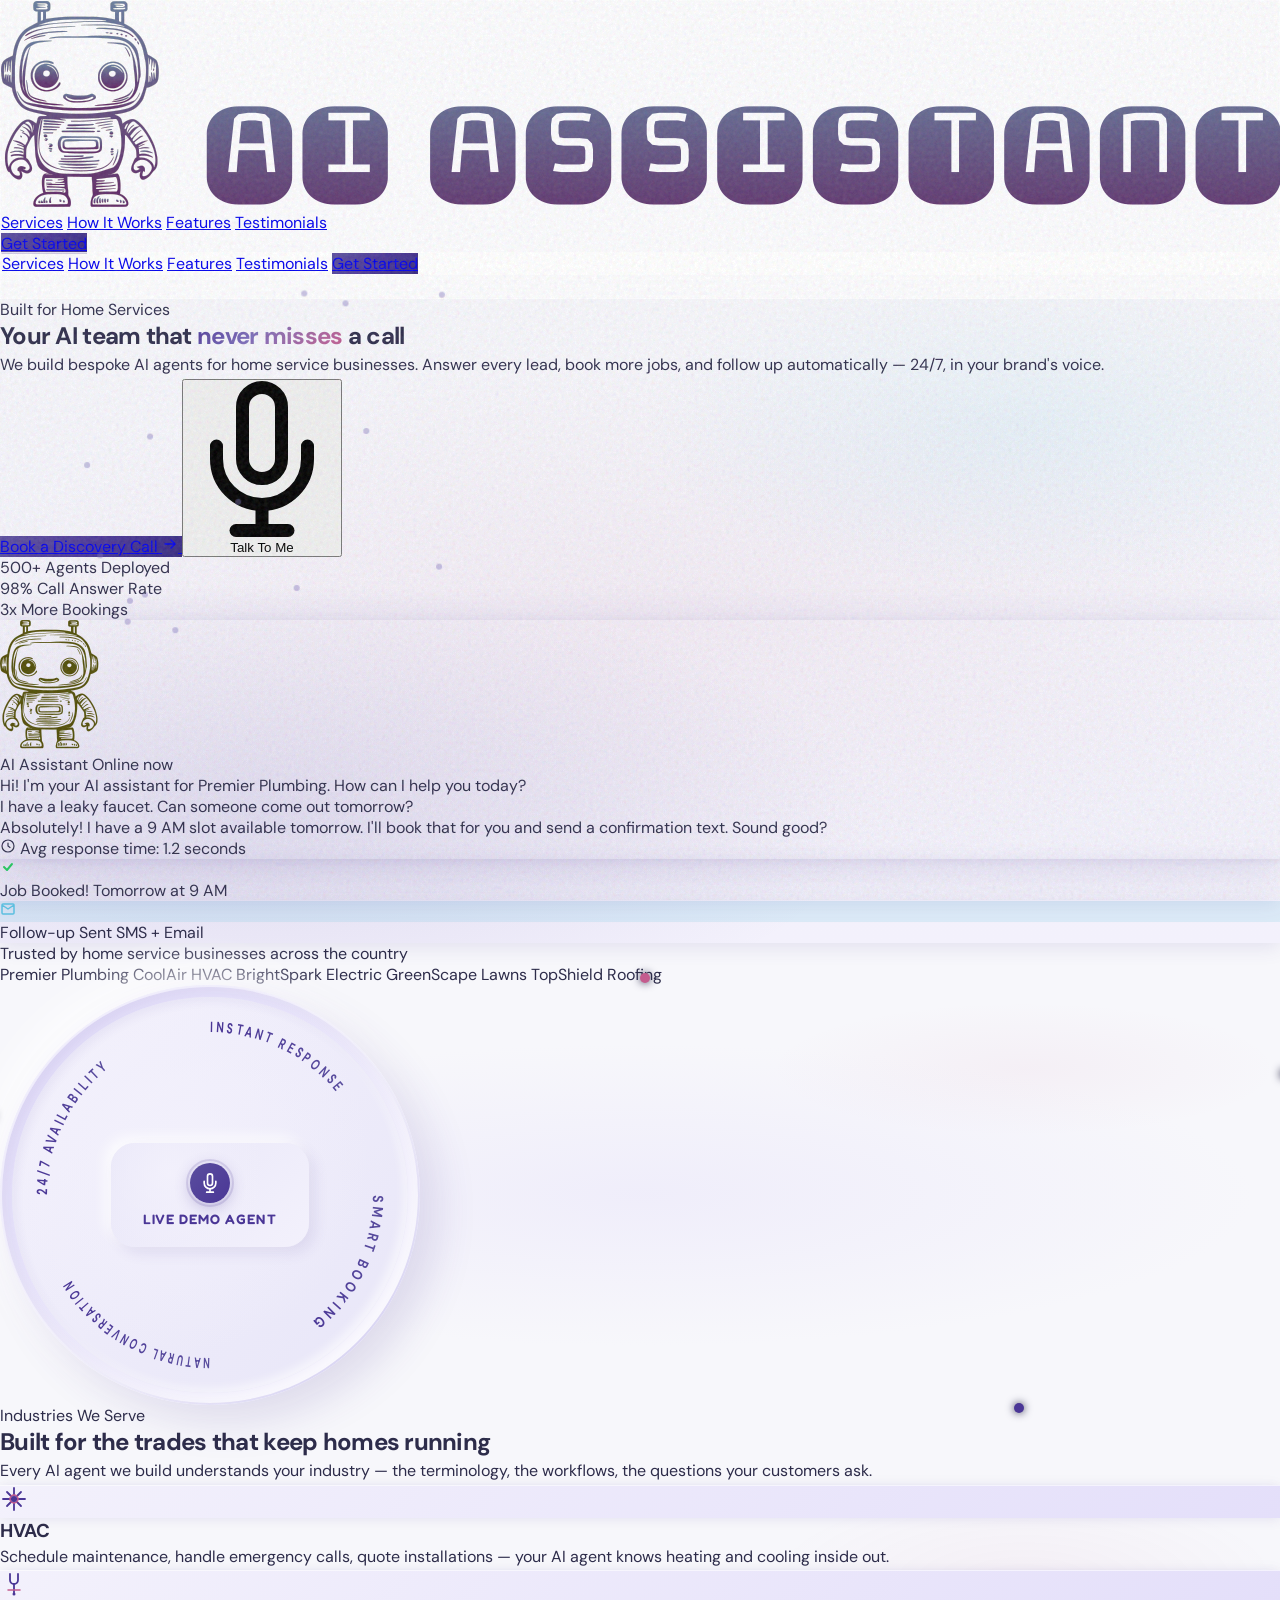
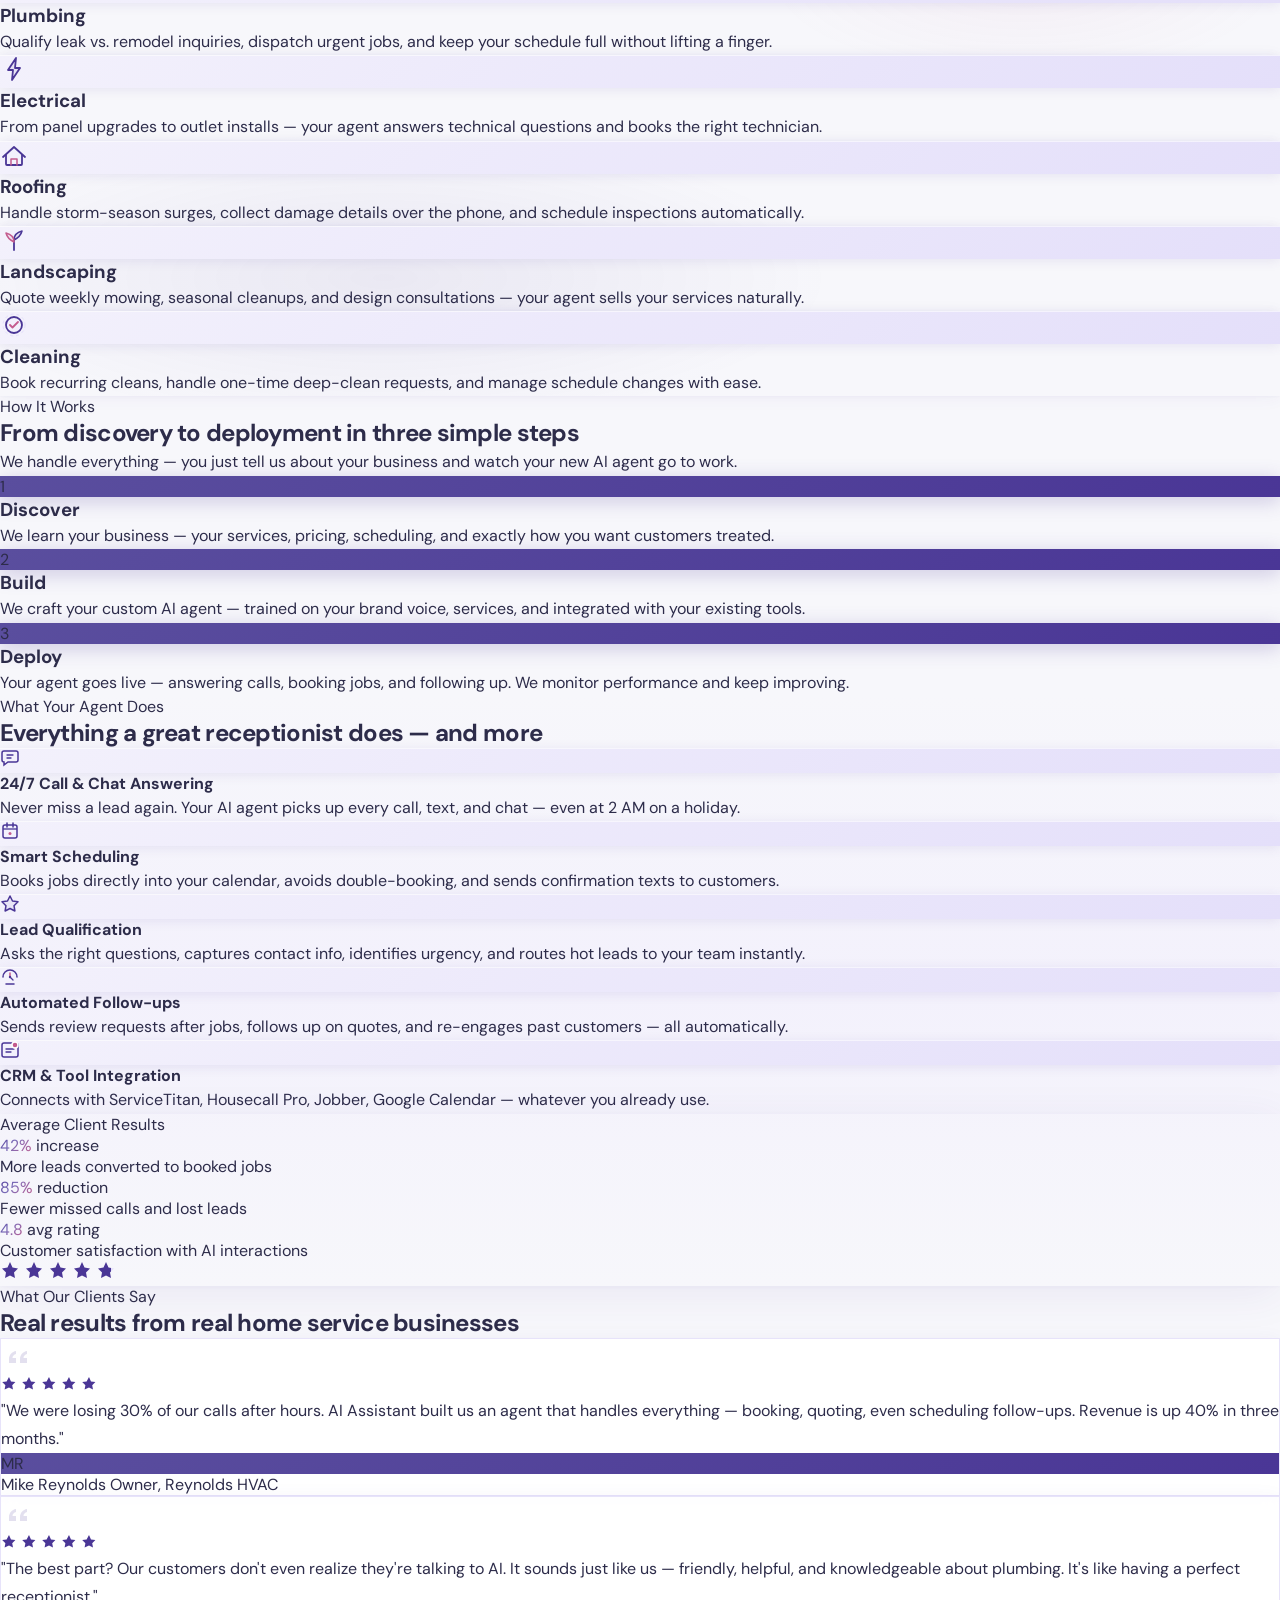
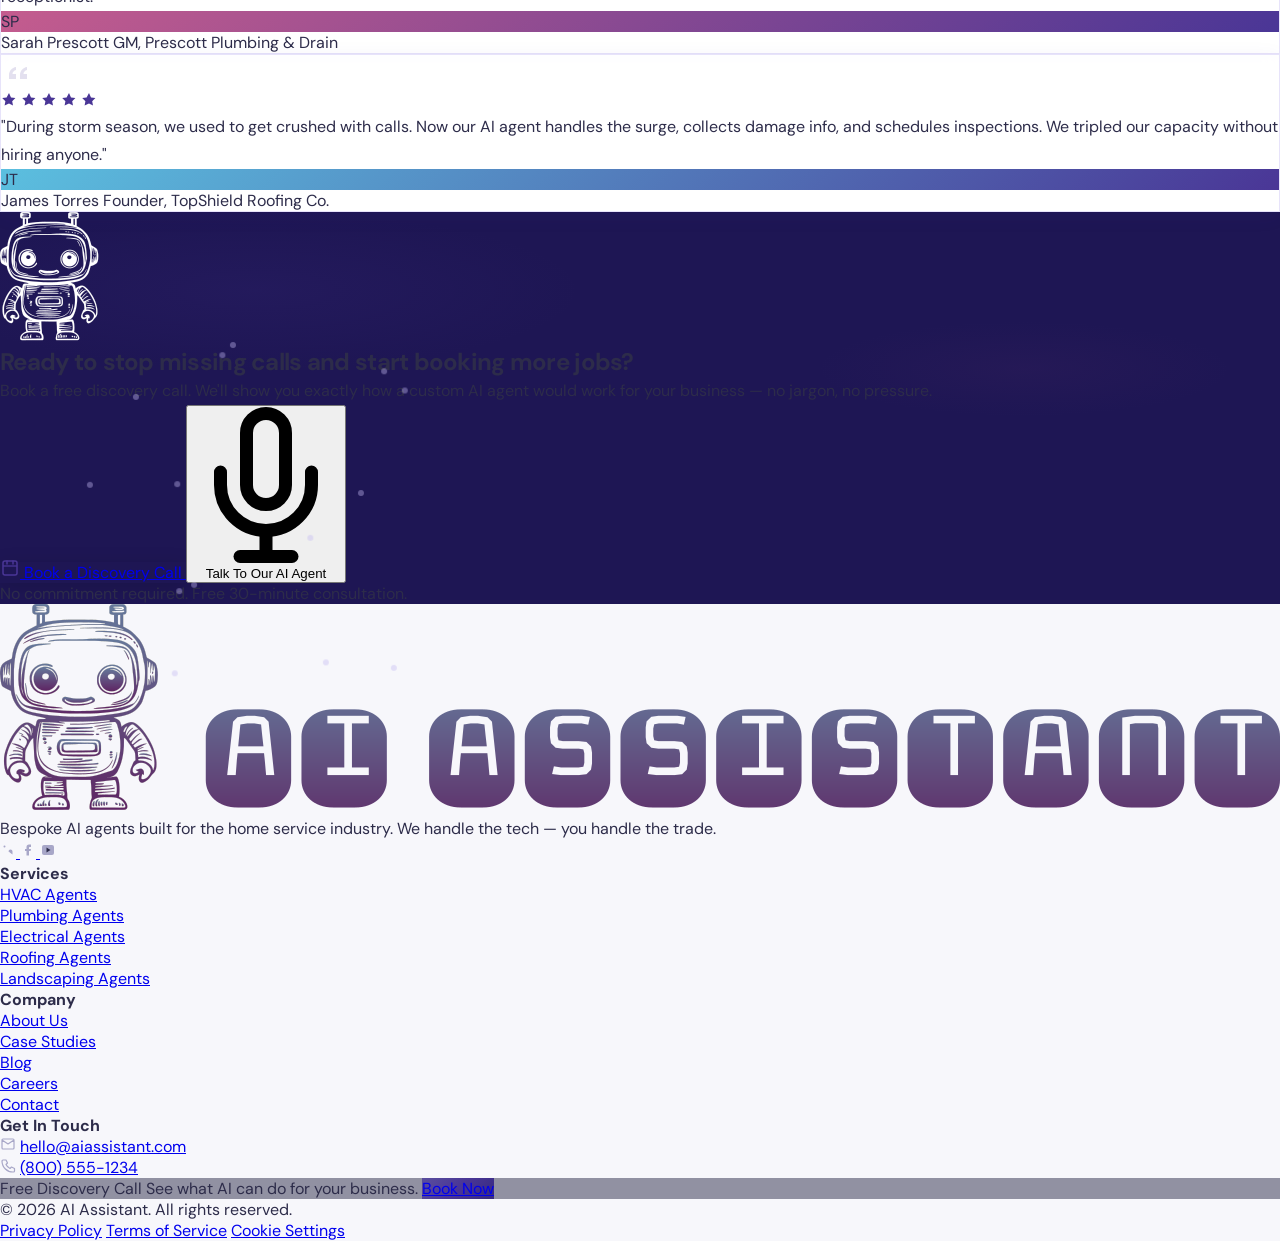
==== index.html @ 73b653c8 "Initial commit: AI Assistant website project Co-Authored-By: Claude Opus 4.6 <noreply@anthropic.com>" ====
<!DOCTYPE html>
<html lang="en">
<head>
    <meta charset="UTF-8">
    <meta name="viewport" content="width=device-width, initial-scale=1.0">
    <title>AI Assistant — Done-For-You AI Agents for Home Services</title>
    <script src="https://cdn.tailwindcss.com"></script>
    <link rel="preconnect" href="https://fonts.googleapis.com">
    <link rel="preconnect" href="https://fonts.gstatic.com" crossorigin>
    <link href="https://fonts.googleapis.com/css2?family=DM+Mono:wght@400&family=DM+Sans:ital,wght@0,300;0,400;0,500;1,400&family=Fredoka:wght@600;700&display=swap" rel="stylesheet">
    <script>
        tailwind.config = {
            theme: {
                extend: {
                    colors: {
                        violet: {
                            50: '#F3F1FC',
                            100: '#E4DFFA',
                            200: '#C4BAF2',
                            300: '#9B8EC4',
                            400: '#7B6CB8',
                            500: '#6B5FAF',
                            600: '#5A4E9E',
                            700: '#4A3696',
                            800: '#362980',
                            900: '#1E1654',
                        },
                        cool: {
                            50: '#F7F7FB',
                            100: '#EEEEF7',
                            200: '#D5D4EC',
                            300: '#A8A7C8',
                            500: '#5E5D80',
                            700: '#2D2C4A',
                            900: '#131228',
                        },
                        rose: '#C45C8E',
                        sky: '#5BBFDF',
                        mist: '#E8E6F8',
                    },
                    fontFamily: {
                        display: ['Fredoka', 'sans-serif'],
                        body: ['DM Sans', 'sans-serif'],
                        mono: ['DM Mono', 'monospace'],
                    },
                }
            }
        }
    </script>
    <style>
        * { margin: 0; padding: 0; box-sizing: border-box; }
        html { scroll-behavior: smooth; }
        body { font-family: 'DM Sans', sans-serif; color: #2D2C4A; background: #F7F7FB; }

        /* Noise texture overlay */
        .noise::before {
            content: '';
            position: absolute;
            inset: 0;
            opacity: 0.03;
            background-image: url("data:image/svg+xml,%3Csvg viewBox='0 0 256 256' xmlns='http://www.w3.org/2000/svg'%3E%3Cfilter id='noise'%3E%3CfeTurbulence type='fractalNoise' baseFrequency='0.9' numOctaves='4' stitchTiles='stitch'/%3E%3C/filter%3E%3Crect width='100%25' height='100%25' filter='url(%23noise)'/%3E%3C/svg%3E");
            pointer-events: none;
            z-index: 1;
        }

        /* Custom gradient for hero */
        .hero-gradient {
            background:
                radial-gradient(ellipse 80% 60% at 20% 80%, rgba(74,54,150,0.12) 0%, transparent 60%),
                radial-gradient(ellipse 60% 50% at 80% 20%, rgba(91,191,223,0.10) 0%, transparent 50%),
                radial-gradient(ellipse 90% 70% at 50% 50%, rgba(196,92,142,0.06) 0%, transparent 60%),
                linear-gradient(180deg, #F7F7FB 0%, #F3F1FC 100%);
        }

        /* Frosted glass effect */
        .frosted {
            background: rgba(255,255,255,0.65);
            backdrop-filter: blur(16px);
            -webkit-backdrop-filter: blur(16px);
            border: 1px solid rgba(255,255,255,0.5);
        }

        /* Card hover lift — only transform + opacity */
        .card-lift {
            transition: transform 0.4s cubic-bezier(0.34, 1.56, 0.64, 1), opacity 0.3s ease;
        }
        .card-lift:hover {
            transform: translateY(-6px);
        }

        /* Button hover */
        .btn-primary {
            background: linear-gradient(135deg, #5A4E9E 0%, #4A3696 50%, #362980 100%);
            transition: transform 0.3s cubic-bezier(0.34, 1.56, 0.64, 1), opacity 0.3s ease, box-shadow 0.3s ease;
        }
        .btn-primary:hover {
            transform: translateY(-2px);
            box-shadow: 0 8px 24px rgba(74,54,150,0.3), 0 2px 8px rgba(74,54,150,0.2);
        }
        .btn-primary:active {
            transform: translateY(0px);
        }
        .btn-primary:focus-visible {
            outline: 3px solid #5BBFDF;
            outline-offset: 2px;
        }

        .btn-secondary {
            transition: transform 0.3s cubic-bezier(0.34, 1.56, 0.64, 1), opacity 0.3s ease, background-color 0.3s ease;
        }
        .btn-secondary:hover {
            transform: translateY(-2px);
            background-color: #E4DFFA;
        }
        .btn-secondary:active {
            transform: translateY(0px);
        }
        .btn-secondary:focus-visible {
            outline: 3px solid #5BBFDF;
            outline-offset: 2px;
        }

        /* Magnetize button */
        .magnetize-btn {
            position: relative;
            touch-action: none;
            overflow: visible;
            min-width: 10rem;
            cursor: pointer;
        }
        .magnetize-particle {
            position: absolute;
            width: 6px;
            height: 6px;
            border-radius: 50%;
            background-color: #7B6CB8;
            pointer-events: none;
            opacity: 0.4;
            transition: opacity 0.3s ease;
            will-change: transform;
            top: 50%;
            left: 50%;
            margin-top: -3px;
            margin-left: -3px;
        }
        .magnetize-btn.attracting .magnetize-particle {
            opacity: 1;
        }
        .magnetize-btn .magnetize-icon {
            transition: transform 0.3s cubic-bezier(0.34, 1.56, 0.64, 1);
        }
        .magnetize-btn.attracting .magnetize-icon {
            transform: scale(1.15);
        }
        .magnetize-btn:hover {
            transform: none;
            background-color: #E4DFFA;
        }
        .magnetize-btn:active {
            transform: none;
        }
        .magnetize-btn-dark .magnetize-particle {
            background-color: #C4BAF2;
        }
        .magnetize-btn-dark:hover {
            background-color: rgba(196, 186, 242, 0.1);
        }

        /* Optin modal */
        .optin-overlay {
            position: fixed;
            inset: 0;
            z-index: 9999;
            display: flex;
            align-items: center;
            justify-content: center;
            padding: 1.5rem;
            opacity: 0;
            visibility: hidden;
            transition: opacity 0.35s ease, visibility 0.35s ease;
        }
        .optin-overlay.open {
            opacity: 1;
            visibility: visible;
        }
        .optin-backdrop {
            position: absolute;
            inset: 0;
            background: rgba(19, 18, 40, 0.65);
            backdrop-filter: blur(8px);
            -webkit-backdrop-filter: blur(8px);
        }
        .optin-card {
            position: relative;
            width: 100%;
            max-width: 440px;
            background: #fff;
            border-radius: 1.25rem;
            padding: 2.5rem 2rem 2rem;
            box-shadow:
                0 24px 80px rgba(74, 54, 150, 0.18),
                0 8px 24px rgba(74, 54, 150, 0.10),
                0 0 0 1px rgba(196, 186, 242, 0.25);
            transform: translateY(20px) scale(0.97);
            transition: transform 0.4s cubic-bezier(0.34, 1.56, 0.64, 1);
        }
        .optin-overlay.open .optin-card {
            transform: translateY(0) scale(1);
        }
        .optin-close {
            position: absolute;
            top: 1rem;
            right: 1rem;
            width: 2rem;
            height: 2rem;
            border-radius: 0.5rem;
            border: none;
            background: transparent;
            cursor: pointer;
            display: flex;
            align-items: center;
            justify-content: center;
            color: #A8A7C8;
            transition: transform 0.2s ease, color 0.2s ease, background-color 0.2s ease;
        }
        .optin-close:hover {
            color: #4A3696;
            background: #F3F1FC;
            transform: scale(1.1);
        }
        .optin-close:focus-visible {
            outline: 3px solid #5BBFDF;
            outline-offset: 2px;
        }
        .optin-close:active {
            transform: scale(0.95);
        }
        .optin-input {
            width: 100%;
            padding: 0.8rem 1rem 0.8rem 2.75rem;
            border: 2px solid #D5D4EC;
            border-radius: 0.75rem;
            font-family: 'DM Sans', sans-serif;
            font-size: 0.95rem;
            color: #2D2C4A;
            background: #F7F7FB;
            transition: border-color 0.25s ease, box-shadow 0.25s ease;
        }
        .optin-input::placeholder {
            color: #A8A7C8;
        }
        .optin-input:focus {
            outline: none;
            border-color: #7B6CB8;
            box-shadow: 0 0 0 4px rgba(123, 108, 184, 0.12);
        }
        .optin-submit {
            width: 100%;
            padding: 0.85rem 1.5rem;
            border: none;
            border-radius: 0.75rem;
            font-family: 'Fredoka', sans-serif;
            font-weight: 600;
            font-size: 1rem;
            color: #fff;
            background: linear-gradient(135deg, #5A4E9E 0%, #4A3696 50%, #362980 100%);
            cursor: pointer;
            display: flex;
            align-items: center;
            justify-content: center;
            gap: 0.5rem;
            transition: transform 0.3s cubic-bezier(0.34, 1.56, 0.64, 1), box-shadow 0.3s ease;
        }
        .optin-submit:hover {
            transform: translateY(-2px);
            box-shadow: 0 8px 24px rgba(74, 54, 150, 0.3), 0 2px 8px rgba(74, 54, 150, 0.2);
        }
        .optin-submit:active {
            transform: translateY(0);
        }
        .optin-submit:focus-visible {
            outline: 3px solid #5BBFDF;
            outline-offset: 2px;
        }

        /* Ghost link */
        .ghost-link {
            transition: transform 0.2s ease, opacity 0.2s ease, color 0.2s ease;
        }
        .ghost-link:hover {
            color: #4A3696;
            transform: translateY(-1px);
        }
        .ghost-link:focus-visible {
            outline: 2px solid #5BBFDF;
            outline-offset: 2px;
            border-radius: 4px;
        }

        /* Staggered entrance animations */
        @keyframes fadeSlideUp {
            from { opacity: 0; transform: translateY(30px); }
            to { opacity: 1; transform: translateY(0); }
        }
        @keyframes float {
            0%, 100% { transform: translateY(0px); }
            50% { transform: translateY(-8px); }
        }

        .animate-entrance {
            opacity: 0;
            animation: fadeSlideUp 0.7s cubic-bezier(0.34, 1.56, 0.64, 1) forwards;
        }
        .animate-delay-1 { animation-delay: 0.1s; }
        .animate-delay-2 { animation-delay: 0.2s; }
        .animate-delay-3 { animation-delay: 0.3s; }
        .animate-delay-4 { animation-delay: 0.4s; }
        .animate-delay-5 { animation-delay: 0.5s; }
        .animate-delay-6 { animation-delay: 0.6s; }
        .animate-delay-7 { animation-delay: 0.7s; }

        .animate-float {
            animation: float 4s ease-in-out infinite;
        }

        /* Scroll-triggered animations */
        .reveal {
            opacity: 0;
            transform: translateY(30px);
            transition: opacity 0.6s ease, transform 0.6s cubic-bezier(0.34, 1.56, 0.64, 1);
        }
        .reveal.visible {
            opacity: 1;
            transform: translateY(0);
        }

        /* Gradient text */
        .gradient-text {
            background: linear-gradient(135deg, #4A3696 0%, #7B6CB8 40%, #C45C8E 100%);
            -webkit-background-clip: text;
            -webkit-text-fill-color: transparent;
            background-clip: text;
        }

        /* Section gradient backgrounds */
        .section-violet {
            background:
                radial-gradient(ellipse 70% 50% at 30% 80%, rgba(74,54,150,0.08) 0%, transparent 50%),
                radial-gradient(ellipse 50% 40% at 80% 30%, rgba(196,92,142,0.05) 0%, transparent 40%),
                #F7F7FB;
        }

        .section-deep {
            background:
                radial-gradient(ellipse 80% 60% at 50% 100%, rgba(30,22,84,0.95) 0%, rgba(30,22,84,0.8) 50%),
                radial-gradient(ellipse 50% 40% at 20% 20%, rgba(74,54,150,0.6) 0%, transparent 50%),
                radial-gradient(ellipse 40% 30% at 80% 40%, rgba(196,92,142,0.2) 0%, transparent 40%),
                #1E1654;
        }

        /* Mobile nav */
        .mobile-nav {
            transform: translateY(-100%);
            transition: transform 0.4s cubic-bezier(0.34, 1.56, 0.64, 1);
        }
        .mobile-nav.open {
            transform: translateY(0);
        }

        /* Testimonial cards */
        .testimonial-card {
            background: rgba(255,255,255,0.92);
            backdrop-filter: blur(8px);
            border: 1px solid rgba(196,186,242,0.4);
            box-shadow: 0 4px 20px rgba(74,54,150,0.06), 0 1px 4px rgba(74,54,150,0.03);
        }

        /* Step connector line */
        .step-connector {
            background: linear-gradient(90deg, #C4BAF2 0%, #4A3696 50%, #C4BAF2 100%);
        }

        /* Icon containers */
        .icon-wrap {
            background: linear-gradient(135deg, #F3F1FC 0%, #E4DFFA 100%);
            box-shadow: 0 2px 12px rgba(74,54,150,0.1), inset 0 1px 0 rgba(255,255,255,0.6);
        }

        /* ===== Circular Reveal Component ===== */
        @keyframes circularFloat {
            0%, 100% { transform: translateY(0); }
            50% { transform: translateY(-10px); }
        }
        @keyframes circularSpin {
            from { transform: rotate(0deg); }
            to { transform: rotate(360deg); }
        }
        @keyframes circularPulse {
            0%, 100% { opacity: 0.4; }
            50% { opacity: 0.8; }
        }

        .circular-orb {
            position: relative;
            width: 420px;
            height: 420px;
            border-radius: 50%;
            background:
                radial-gradient(circle at 30% 30%, rgba(228,223,250,0.9) 0%, transparent 60%),
                radial-gradient(circle at 70% 70%, rgba(196,186,242,0.5) 0%, transparent 50%),
                linear-gradient(135deg, #E4DFFA 0%, #F3F1FC 40%, #E8E6F8 100%);
            box-shadow:
                16px 16px 40px rgba(74,54,150,0.15),
                -16px -16px 40px rgba(255,255,255,0.8),
                inset 2px 2px 6px rgba(255,255,255,0.6),
                inset -2px -2px 6px rgba(74,54,150,0.06);
            animation: circularFloat 5s ease-in-out infinite;
            overflow: hidden;
            transition: box-shadow 0.5s ease;
        }
        .circular-orb:hover {
            box-shadow:
                20px 20px 50px rgba(74,54,150,0.2),
                -20px -20px 50px rgba(255,255,255,0.9),
                inset 2px 2px 6px rgba(255,255,255,0.6),
                inset -2px -2px 6px rgba(74,54,150,0.06);
        }

        .circular-orb-inner-ring {
            position: absolute;
            inset: 2px;
            border-radius: 50%;
            background:
                radial-gradient(circle at 30% 30%, rgba(228,223,250,0.6) 0%, transparent 60%),
                linear-gradient(135deg, #E4DFFA 0%, #F3F1FC 100%);
            box-shadow:
                inset 6px 6px 14px rgba(74,54,150,0.08),
                inset -6px -6px 14px rgba(255,255,255,0.7);
        }
        .circular-orb-inner-ring-2 {
            position: absolute;
            inset: 12px;
            border-radius: 50%;
            background:
                radial-gradient(circle at 40% 40%, rgba(243,241,252,0.8) 0%, transparent 60%),
                linear-gradient(135deg, #F3F1FC 0%, #E8E6F8 100%);
            box-shadow:
                inset 4px 4px 10px rgba(74,54,150,0.06),
                inset -4px -4px 10px rgba(255,255,255,0.6);
        }

        .circular-center-btn {
            position: absolute;
            inset: 0;
            display: flex;
            align-items: center;
            justify-content: center;
            z-index: 10;
        }
        .circular-cta {
            display: flex;
            flex-direction: column;
            align-items: center;
            gap: 0.5rem;
            padding: 1.25rem 2rem;
            border-radius: 1.5rem;
            background:
                radial-gradient(circle at 30% 30%, rgba(243,241,252,0.9) 0%, transparent 60%),
                linear-gradient(135deg, #E8E6F8 0%, #F3F1FC 100%);
            box-shadow:
                6px 6px 14px rgba(74,54,150,0.1),
                -6px -6px 14px rgba(255,255,255,0.8);
            cursor: pointer;
            border: none;
            font-family: 'Fredoka', sans-serif;
            transition: transform 0.3s cubic-bezier(0.34,1.56,0.64,1), box-shadow 0.3s ease;
        }
        .circular-cta:hover {
            transform: scale(1.05);
            box-shadow:
                inset 3px 3px 8px rgba(74,54,150,0.08),
                inset -3px -3px 8px rgba(255,255,255,0.7);
        }
        .circular-cta:active {
            transform: scale(0.97);
        }
        .circular-cta:focus-visible {
            outline: 3px solid #5BBFDF;
            outline-offset: 3px;
        }
        .circular-cta-icon {
            width: 40px;
            height: 40px;
            border-radius: 50%;
            background: linear-gradient(135deg, #5A4E9E 0%, #4A3696 100%);
            display: flex;
            align-items: center;
            justify-content: center;
            box-shadow: 0 4px 16px rgba(74,54,150,0.3);
            position: relative;
        }
        .circular-cta-icon::after {
            content: '';
            position: absolute;
            inset: -4px;
            border-radius: 50%;
            border: 2px solid rgba(74,54,150,0.15);
            animation: circularPulse 2s ease-in-out infinite;
        }
        .circular-cta-label {
            font-size: 0.85rem;
            font-weight: 600;
            color: #4A3696;
            letter-spacing: 0.08em;
            text-transform: uppercase;
        }

        .circular-text-ring {
            position: absolute;
            inset: 0;
            animation: circularSpin 30s linear infinite;
        }

        .circular-image-overlay {
            position: absolute;
            inset: 0;
            z-index: 5;
            display: flex;
            align-items: center;
            justify-content: center;
            pointer-events: none;
            opacity: 0;
            transition: opacity 0.35s ease;
        }
        .circular-image-overlay.active {
            opacity: 1;
        }
        .circular-image-overlay img {
            width: 75%;
            height: 75%;
            object-fit: cover;
            border-radius: 50%;
            filter: brightness(0.9);
        }

        /* Decorative floating dots around the orb */
        .circular-dot {
            position: absolute;
            width: 10px;
            height: 10px;
            border-radius: 50%;
            animation: circularPulse 3s ease-in-out infinite;
            box-shadow: 0 0 8px currentColor;
        }

        /* Responsive */
        @media (max-width: 640px) {
            .circular-orb {
                width: 300px;
                height: 300px;
            }
            .circular-cta {
                padding: 1rem 1.5rem;
            }
            .circular-cta-icon {
                width: 32px;
                height: 32px;
            }
            .circular-cta-label {
                font-size: 0.7rem;
            }
            .circular-text-ring text {
                font-size: 11px !important;
                letter-spacing: 0.22em !important;
            }
        }
    </style>
</head>
<body>

    <!-- ========== NAVIGATION ========== -->
    <nav class="fixed top-0 left-0 right-0 z-50 frosted" id="navbar">
        <div class="max-w-7xl mx-auto px-6 lg:px-8">
            <div class="flex items-center justify-between h-18 py-3">
                <!-- Logo -->
                <a href="#" class="flex items-center gap-2 shrink-0">
                    <img src="brand_assets/AI Assistant Gradient Logo.png" alt="AI Assistant" class="h-10 w-auto">
                </a>

                <!-- Desktop nav links -->
                <div class="hidden md:flex items-center gap-8">
                    <a href="#services" class="ghost-link text-cool-500 font-body text-sm font-medium tracking-wide">Services</a>
                    <a href="#how-it-works" class="ghost-link text-cool-500 font-body text-sm font-medium tracking-wide">How It Works</a>
                    <a href="#features" class="ghost-link text-cool-500 font-body text-sm font-medium tracking-wide">Features</a>
                    <a href="#testimonials" class="ghost-link text-cool-500 font-body text-sm font-medium tracking-wide">Testimonials</a>
                </div>

                <!-- Desktop CTA -->
                <div class="hidden md:flex items-center gap-4">
                    <a href="#cta" class="btn-primary text-white font-display font-600 text-sm px-6 py-2.5 rounded-xl inline-block">
                        Get Started
                    </a>
                </div>

                <!-- Mobile hamburger -->
                <button id="mobileMenuBtn" class="md:hidden flex flex-col gap-1.5 p-2 ghost-link" aria-label="Open menu">
                    <span class="block w-6 h-0.5 bg-cool-700 rounded transition-transform" id="bar1"></span>
                    <span class="block w-6 h-0.5 bg-cool-700 rounded transition-opacity" id="bar2"></span>
                    <span class="block w-6 h-0.5 bg-cool-700 rounded transition-transform" id="bar3"></span>
                </button>
            </div>
        </div>

        <!-- Mobile menu -->
        <div class="mobile-nav md:hidden absolute top-full left-0 right-0 frosted border-t border-violet-100" id="mobileMenu">
            <div class="px-6 py-6 flex flex-col gap-4">
                <a href="#services" class="ghost-link text-cool-700 font-body font-medium py-2">Services</a>
                <a href="#how-it-works" class="ghost-link text-cool-700 font-body font-medium py-2">How It Works</a>
                <a href="#features" class="ghost-link text-cool-700 font-body font-medium py-2">Features</a>
                <a href="#testimonials" class="ghost-link text-cool-700 font-body font-medium py-2">Testimonials</a>
                <a href="#cta" class="btn-primary text-white font-display font-600 text-sm px-6 py-3 rounded-xl text-center mt-2">
                    Get Started
                </a>
            </div>
        </div>
    </nav>


    <!-- ========== HERO SECTION ========== -->
    <section class="hero-gradient noise relative pt-32 pb-20 md:pt-40 md:pb-28 overflow-hidden">
        <div class="max-w-7xl mx-auto px-6 lg:px-8 relative z-10">
            <div class="grid lg:grid-cols-2 gap-12 lg:gap-16 items-center">
                <!-- Left: Copy -->
                <div>
                    <div class="animate-entrance animate-delay-1">
                        <span class="inline-flex items-center gap-2 px-4 py-1.5 rounded-full bg-violet-100 border border-violet-200 text-violet-700 font-mono text-xs tracking-wider uppercase mb-6">
                            <span class="w-2 h-2 rounded-full bg-violet-500 inline-block"></span>
                            Built for Home Services
                        </span>
                    </div>

                    <h1 class="font-display font-bold text-4xl md:text-5xl lg:text-6xl leading-tight tracking-tight mb-6 animate-entrance animate-delay-2" style="letter-spacing: -0.03em;">
                        Your AI team that
                        <span class="gradient-text">never misses</span>
                        a call
                    </h1>

                    <p class="font-body text-lg md:text-xl text-cool-500 leading-relaxed mb-8 max-w-lg animate-entrance animate-delay-3" style="line-height: 1.75;">
                        We build bespoke AI agents for home service businesses. Answer every lead, book more jobs, and follow up automatically — 24/7, in your brand's voice.
                    </p>

                    <div class="flex flex-wrap gap-4 animate-entrance animate-delay-4">
                        <a href="#cta" class="btn-primary text-white font-display font-semibold px-8 py-3.5 rounded-xl text-base inline-flex items-center gap-2">
                            Book a Discovery Call
                            <svg width="16" height="16" viewBox="0 0 16 16" fill="none" class="ml-1"><path d="M3 8h10M9 4l4 4-4 4" stroke="currentColor" stroke-width="1.5" stroke-linecap="round" stroke-linejoin="round"/></svg>
                        </a>
                        <button type="button" id="magnetize-btn" class="magnetize-btn btn-secondary text-violet-700 font-display font-semibold px-8 py-3.5 rounded-xl text-base border-2 border-violet-200 bg-white inline-flex items-center gap-2" onclick="openOptinModal()">
                            <!-- Particles injected by JS -->
                            <span class="relative flex items-center justify-center gap-2 z-10">
                                <svg class="magnetize-icon w-4 h-4" viewBox="0 0 24 24" fill="none" stroke="currentColor" stroke-width="2" stroke-linecap="round" stroke-linejoin="round">
                                    <path d="M12 1a3 3 0 0 0-3 3v8a3 3 0 0 0 6 0V4a3 3 0 0 0-3-3z"/>
                                    <path d="M19 10v2a7 7 0 0 1-14 0v-2"/>
                                    <line x1="12" y1="19" x2="12" y2="23"/>
                                    <line x1="8" y1="23" x2="16" y2="23"/>
                                </svg>
                                Talk To Me
                            </span>
                        </button>
                    </div>

                    <!-- Trust micro-stats -->
                    <div class="flex items-center gap-8 mt-10 animate-entrance animate-delay-5">
                        <div>
                            <span class="font-display font-bold text-2xl text-violet-800">500+</span>
                            <span class="block text-cool-300 font-body text-sm mt-0.5">Agents Deployed</span>
                        </div>
                        <div class="w-px h-10 bg-violet-200"></div>
                        <div>
                            <span class="font-display font-bold text-2xl text-violet-800">98%</span>
                            <span class="block text-cool-300 font-body text-sm mt-0.5">Call Answer Rate</span>
                        </div>
                        <div class="w-px h-10 bg-violet-200"></div>
                        <div>
                            <span class="font-display font-bold text-2xl text-violet-800">3x</span>
                            <span class="block text-cool-300 font-body text-sm mt-0.5">More Bookings</span>
                        </div>
                    </div>
                </div>

                <!-- Right: Hero visual — chat mockup -->
                <div class="animate-entrance animate-delay-3 relative hidden lg:block">
                    <div class="relative">
                        <!-- Decorative gradient orbs -->
                        <div class="absolute -top-12 -right-12 w-64 h-64 rounded-full" style="background: radial-gradient(circle, rgba(91,191,223,0.15) 0%, transparent 70%);"></div>
                        <div class="absolute -bottom-8 -left-8 w-48 h-48 rounded-full" style="background: radial-gradient(circle, rgba(196,92,142,0.12) 0%, transparent 70%);"></div>

                        <!-- Chat window -->
                        <div class="relative bg-white rounded-2xl border border-violet-200 p-6 max-w-md mx-auto" style="box-shadow: 0 8px 40px rgba(74,54,150,0.14), 0 2px 8px rgba(74,54,150,0.08);">
                            <!-- Chat header -->
                            <div class="flex items-center gap-3 pb-4 border-b border-violet-50 mb-4">
                                <div class="w-10 h-10 rounded-full bg-violet-100 flex items-center justify-center overflow-hidden">
                                    <img src="brand_assets/Icon AiA.png" alt="AiA" class="w-8 h-8 object-contain">
                                </div>
                                <div>
                                    <span class="font-display font-semibold text-sm text-cool-700">AI Assistant</span>
                                    <span class="flex items-center gap-1.5 text-xs text-green-600 font-body mt-0.5">
                                        <span class="w-1.5 h-1.5 rounded-full bg-green-500 inline-block"></span>
                                        Online now
                                    </span>
                                </div>
                            </div>

                            <!-- Chat messages -->
                            <div class="space-y-3">
                                <div class="flex gap-2 animate-entrance animate-delay-5">
                                    <div class="bg-violet-50 rounded-2xl rounded-tl-md px-4 py-2.5 max-w-xs">
                                        <p class="font-body text-sm text-cool-700 leading-relaxed">Hi! I'm your AI assistant for Premier Plumbing. How can I help you today?</p>
                                    </div>
                                </div>

                                <div class="flex justify-end animate-entrance animate-delay-6">
                                    <div class="bg-violet-700 rounded-2xl rounded-tr-md px-4 py-2.5 max-w-xs">
                                        <p class="font-body text-sm text-white leading-relaxed">I have a leaky faucet. Can someone come out tomorrow?</p>
                                    </div>
                                </div>

                                <div class="flex gap-2 animate-entrance animate-delay-7">
                                    <div class="bg-violet-50 rounded-2xl rounded-tl-md px-4 py-2.5 max-w-xs">
                                        <p class="font-body text-sm text-cool-700 leading-relaxed">Absolutely! I have a 9 AM slot available tomorrow. I'll book that for you and send a confirmation text. Sound good?</p>
                                    </div>
                                </div>
                            </div>

                            <div class="mt-4 pt-3 border-t border-violet-50">
                                <div class="flex items-center gap-2 text-cool-300 text-xs font-body">
                                    <svg width="16" height="16" viewBox="0 0 16 16" fill="none"><path d="M8 14A6 6 0 108 2a6 6 0 000 12z" stroke="currentColor" stroke-width="1.2"/><path d="M8 5v3l2 1.5" stroke="currentColor" stroke-width="1.2" stroke-linecap="round"/></svg>
                                    Avg response time: 1.2 seconds
                                </div>
                            </div>
                        </div>

                        <!-- Floating badge -->
                        <div class="absolute -bottom-4 -left-4 bg-white rounded-xl px-4 py-2.5 border border-violet-100 animate-float" style="box-shadow: 0 4px 20px rgba(74,54,150,0.12);">
                            <div class="flex items-center gap-2">
                                <div class="w-8 h-8 rounded-lg bg-green-100 flex items-center justify-center">
                                    <svg width="16" height="16" viewBox="0 0 16 16" fill="none"><path d="M4 8l3 3 5-6" stroke="#22c55e" stroke-width="2" stroke-linecap="round" stroke-linejoin="round"/></svg>
                                </div>
                                <div>
                                    <span class="font-display font-semibold text-xs text-cool-700 block">Job Booked!</span>
                                    <span class="font-body text-xs text-cool-300">Tomorrow at 9 AM</span>
                                </div>
                            </div>
                        </div>

                        <!-- Floating notification -->
                        <div class="absolute -top-4 -right-4 bg-white rounded-xl px-4 py-2.5 border border-violet-100 animate-float" style="animation-delay: 1s; box-shadow: 0 4px 20px rgba(74,54,150,0.12);">
                            <div class="flex items-center gap-2">
                                <div class="w-8 h-8 rounded-lg flex items-center justify-center" style="background: rgba(91,191,223,0.15);">
                                    <svg width="16" height="16" viewBox="0 0 16 16" fill="none"><path d="M2 4l6 4 6-4M2 4v8a1 1 0 001 1h10a1 1 0 001-1V4M2 4a1 1 0 011-1h10a1 1 0 011 1" stroke="#5BBFDF" stroke-width="1.5" stroke-linecap="round" stroke-linejoin="round"/></svg>
                                </div>
                                <div>
                                    <span class="font-display font-semibold text-xs text-cool-700 block">Follow-up Sent</span>
                                    <span class="font-body text-xs text-cool-300">SMS + Email</span>
                                </div>
                            </div>
                        </div>
                    </div>
                </div>
            </div>
        </div>

        <!-- Bottom fade -->
        <div class="absolute bottom-0 left-0 right-0 h-24" style="background: linear-gradient(to bottom, transparent, #F7F7FB);"></div>
    </section>


    <!-- ========== TRUST BAR ========== -->
    <section class="py-16 bg-cool-50 border-y border-violet-100">
        <div class="max-w-7xl mx-auto px-6 lg:px-8">
            <p class="text-center font-body text-sm text-cool-300 uppercase tracking-widest mb-8 reveal">Trusted by home service businesses across the country</p>
            <div class="flex flex-wrap justify-center items-center gap-x-12 gap-y-6 reveal">
                <span class="font-display font-semibold text-lg text-cool-200 tracking-wide">Premier Plumbing</span>
                <span class="font-display font-semibold text-lg text-cool-200 tracking-wide">CoolAir HVAC</span>
                <span class="font-display font-semibold text-lg text-cool-200 tracking-wide">BrightSpark Electric</span>
                <span class="font-display font-semibold text-lg text-cool-200 tracking-wide">GreenScape Lawns</span>
                <span class="font-display font-semibold text-lg text-cool-200 tracking-wide">TopShield Roofing</span>
            </div>
        </div>
    </section>


    <!-- ========== LIVE DEMO AGENT CTA ========== -->
    <section class="py-24 relative noise overflow-hidden" style="background: radial-gradient(ellipse 80% 60% at 50% 50%, rgba(228,223,250,0.4) 0%, transparent 60%), radial-gradient(ellipse 50% 40% at 80% 20%, rgba(196,92,142,0.05) 0%, transparent 40%), #F7F7FB;">
        <div class="max-w-7xl mx-auto px-6 lg:px-8 relative z-10 flex items-center justify-center">

            <!-- Circular Reveal Orb -->
            <div class="reveal">
                <div class="relative flex items-center justify-center">
                    <!-- Decorative dots -->
                    <div class="circular-dot" style="top: -12px; left: 50%; background: #C45C8E; animation-delay: 0s;"></div>
                    <div class="circular-dot" style="bottom: -8px; right: 20%; background: #4A3696; animation-delay: 0.8s;"></div>
                    <div class="circular-dot" style="top: 30%; left: -14px; background: #5BBFDF; animation-delay: 1.6s;"></div>
                    <div class="circular-dot" style="top: 20%; right: -10px; background: #C4BAF2; animation-delay: 2.2s;"></div>

                    <!-- The Orb -->
                    <div class="circular-orb" id="circularOrb">
                        <!-- Inner rings -->
                        <div class="circular-orb-inner-ring"></div>
                        <div class="circular-orb-inner-ring-2"></div>

                        <!-- Image overlay (shown on text hover) -->
                        <div class="circular-image-overlay" id="circularImageOverlay">
                            <img id="circularOverlayImg" src="" alt="" />
                        </div>

                        <!-- Center CTA button -->
                        <div class="circular-center-btn" id="circularCenterBtn">
                            <button class="circular-cta" onclick="openOptinModal()" aria-label="Live Demo Agent — get a call from our AI">
                                <span class="circular-cta-icon">
                                    <svg width="20" height="20" viewBox="0 0 24 24" fill="none" stroke="#fff" stroke-width="2" stroke-linecap="round" stroke-linejoin="round">
                                        <path d="M12 1a3 3 0 0 0-3 3v8a3 3 0 0 0 6 0V4a3 3 0 0 0-3-3z"/>
                                        <path d="M19 10v2a7 7 0 0 1-14 0v-2"/>
                                        <line x1="12" y1="19" x2="12" y2="23"/>
                                        <line x1="8" y1="23" x2="16" y2="23"/>
                                    </svg>
                                </span>
                                <span class="circular-cta-label">Live Demo Agent</span>
                            </button>
                        </div>

                        <!-- Rotating text ring -->
                        <div class="circular-text-ring" id="circularTextRing">
                            <svg viewBox="0 0 400 400" width="100%" height="100%">
                                <defs>
                                    <linearGradient id="orbTextGrad" x1="0%" y1="0%" x2="100%" y2="0%">
                                        <stop offset="0%" stop-color="#4A3696" />
                                        <stop offset="100%" stop-color="#5A4E9E" />
                                    </linearGradient>
                                </defs>
                                <path id="orbCurve" fill="none"
                                      d="M 200,200 m -155,0 a 155,155 0 1,1 310,0 a 155,155 0 1,1 -310,0" />

                                <text class="font-body" style="font-size: 14px; font-weight: 700; letter-spacing: 0.28em; text-transform: uppercase; cursor: pointer;"
                                      data-index="0">
                                    <textPath href="#orbCurve" fill="url(#orbTextGrad)" startOffset="0%"
                                              textLength="140" lengthAdjust="spacingAndGlyphs">24/7 AVAILABILITY</textPath>
                                </text>
                                <text class="font-body" style="font-size: 14px; font-weight: 700; letter-spacing: 0.28em; text-transform: uppercase; cursor: pointer;"
                                      data-index="1">
                                    <textPath href="#orbCurve" fill="url(#orbTextGrad)" startOffset="25%"
                                              textLength="140" lengthAdjust="spacingAndGlyphs">INSTANT RESPONSE</textPath>
                                </text>
                                <text class="font-body" style="font-size: 14px; font-weight: 700; letter-spacing: 0.28em; text-transform: uppercase; cursor: pointer;"
                                      data-index="2">
                                    <textPath href="#orbCurve" fill="url(#orbTextGrad)" startOffset="50%"
                                              textLength="140" lengthAdjust="spacingAndGlyphs">SMART BOOKING</textPath>
                                </text>
                                <text class="font-body" style="font-size: 14px; font-weight: 700; letter-spacing: 0.28em; text-transform: uppercase; cursor: pointer;"
                                      data-index="3">
                                    <textPath href="#orbCurve" fill="url(#orbTextGrad)" startOffset="75%"
                                              textLength="160" lengthAdjust="spacingAndGlyphs">NATURAL CONVERSATION</textPath>
                                </text>
                            </svg>
                        </div>
                    </div>
                </div>
            </div>

        </div>
    </section>


    <!-- ========== SERVICES / VERTICALS ========== -->
    <section id="services" class="py-24 section-violet relative noise">
        <div class="max-w-7xl mx-auto px-6 lg:px-8 relative z-10">
            <div class="text-center max-w-2xl mx-auto mb-16 reveal">
                <span class="font-mono text-xs text-violet-500 uppercase tracking-widest block mb-4">Industries We Serve</span>
                <h2 class="font-display font-bold text-3xl md:text-4xl text-cool-900 mb-4" style="letter-spacing: -0.03em;">
                    Built for the trades that keep homes running
                </h2>
                <p class="font-body text-cool-500 text-lg" style="line-height: 1.75;">
                    Every AI agent we build understands your industry — the terminology, the workflows, the questions your customers ask.
                </p>
            </div>

            <div class="grid sm:grid-cols-2 lg:grid-cols-3 gap-6">
                <!-- HVAC -->
                <div class="card-lift reveal bg-white rounded-2xl p-6 border border-violet-100 group cursor-pointer" style="box-shadow: 0 2px 16px rgba(74,54,150,0.05), 0 1px 3px rgba(74,54,150,0.03);">
                    <div class="icon-wrap w-14 h-14 rounded-2xl flex items-center justify-center mb-5">
                        <svg width="28" height="28" viewBox="0 0 28 28" fill="none"><path d="M14 3v22M3 14h22M7 7l14 14M21 7L7 21" stroke="#4A3696" stroke-width="1.8" stroke-linecap="round"/><circle cx="14" cy="14" r="4" stroke="#C45C8E" stroke-width="1.5"/></svg>
                    </div>
                    <h3 class="font-display font-semibold text-xl text-cool-900 mb-2">HVAC</h3>
                    <p class="font-body text-cool-500 text-sm leading-relaxed" style="line-height: 1.7;">Schedule maintenance, handle emergency calls, quote installations — your AI agent knows heating and cooling inside out.</p>
                </div>

                <!-- Plumbing -->
                <div class="card-lift reveal bg-white rounded-2xl p-6 border border-violet-100 group cursor-pointer" style="box-shadow: 0 2px 16px rgba(74,54,150,0.05), 0 1px 3px rgba(74,54,150,0.03);">
                    <div class="icon-wrap w-14 h-14 rounded-2xl flex items-center justify-center mb-5">
                        <svg width="28" height="28" viewBox="0 0 28 28" fill="none"><path d="M10 4v6a4 4 0 004 4h0a4 4 0 004-4V4" stroke="#4A3696" stroke-width="1.8" stroke-linecap="round"/><path d="M14 14v10" stroke="#4A3696" stroke-width="1.8" stroke-linecap="round"/><path d="M8 20h12" stroke="#C45C8E" stroke-width="1.5" stroke-linecap="round"/><circle cx="14" cy="24" r="1.5" fill="#4A3696"/></svg>
                    </div>
                    <h3 class="font-display font-semibold text-xl text-cool-900 mb-2">Plumbing</h3>
                    <p class="font-body text-cool-500 text-sm leading-relaxed" style="line-height: 1.7;">Qualify leak vs. remodel inquiries, dispatch urgent jobs, and keep your schedule full without lifting a finger.</p>
                </div>

                <!-- Electrical -->
                <div class="card-lift reveal bg-white rounded-2xl p-6 border border-violet-100 group cursor-pointer" style="box-shadow: 0 2px 16px rgba(74,54,150,0.05), 0 1px 3px rgba(74,54,150,0.03);">
                    <div class="icon-wrap w-14 h-14 rounded-2xl flex items-center justify-center mb-5">
                        <svg width="28" height="28" viewBox="0 0 28 28" fill="none"><path d="M16 3L8 15h5l-1 10 8-12h-5l1-10z" stroke="#4A3696" stroke-width="1.8" stroke-linecap="round" stroke-linejoin="round" fill="rgba(74,54,150,0.08)"/></svg>
                    </div>
                    <h3 class="font-display font-semibold text-xl text-cool-900 mb-2">Electrical</h3>
                    <p class="font-body text-cool-500 text-sm leading-relaxed" style="line-height: 1.7;">From panel upgrades to outlet installs — your agent answers technical questions and books the right technician.</p>
                </div>

                <!-- Roofing -->
                <div class="card-lift reveal bg-white rounded-2xl p-6 border border-violet-100 group cursor-pointer" style="box-shadow: 0 2px 16px rgba(74,54,150,0.05), 0 1px 3px rgba(74,54,150,0.03);">
                    <div class="icon-wrap w-14 h-14 rounded-2xl flex items-center justify-center mb-5">
                        <svg width="28" height="28" viewBox="0 0 28 28" fill="none"><path d="M3 16L14 6l11 10" stroke="#4A3696" stroke-width="1.8" stroke-linecap="round" stroke-linejoin="round"/><path d="M6 14v9a1 1 0 001 1h14a1 1 0 001-1v-9" stroke="#4A3696" stroke-width="1.8" stroke-linecap="round" stroke-linejoin="round"/><path d="M11 24v-6h6v6" stroke="#C45C8E" stroke-width="1.5" stroke-linecap="round" stroke-linejoin="round"/></svg>
                    </div>
                    <h3 class="font-display font-semibold text-xl text-cool-900 mb-2">Roofing</h3>
                    <p class="font-body text-cool-500 text-sm leading-relaxed" style="line-height: 1.7;">Handle storm-season surges, collect damage details over the phone, and schedule inspections automatically.</p>
                </div>

                <!-- Landscaping -->
                <div class="card-lift reveal bg-white rounded-2xl p-6 border border-violet-100 group cursor-pointer" style="box-shadow: 0 2px 16px rgba(74,54,150,0.05), 0 1px 3px rgba(74,54,150,0.03);">
                    <div class="icon-wrap w-14 h-14 rounded-2xl flex items-center justify-center mb-5">
                        <svg width="28" height="28" viewBox="0 0 28 28" fill="none"><path d="M14 24V14" stroke="#4A3696" stroke-width="1.8" stroke-linecap="round"/><path d="M14 14c0-5 4-8 8-9-1 4-4 7-8 9z" fill="rgba(74,54,150,0.08)" stroke="#4A3696" stroke-width="1.5" stroke-linecap="round" stroke-linejoin="round"/><path d="M14 16c0-5-4-8-8-9 1 4 4 7 8 9z" fill="rgba(196,92,142,0.08)" stroke="#C45C8E" stroke-width="1.5" stroke-linecap="round" stroke-linejoin="round"/></svg>
                    </div>
                    <h3 class="font-display font-semibold text-xl text-cool-900 mb-2">Landscaping</h3>
                    <p class="font-body text-cool-500 text-sm leading-relaxed" style="line-height: 1.7;">Quote weekly mowing, seasonal cleanups, and design consultations — your agent sells your services naturally.</p>
                </div>

                <!-- Cleaning -->
                <div class="card-lift reveal bg-white rounded-2xl p-6 border border-violet-100 group cursor-pointer" style="box-shadow: 0 2px 16px rgba(74,54,150,0.05), 0 1px 3px rgba(74,54,150,0.03);">
                    <div class="icon-wrap w-14 h-14 rounded-2xl flex items-center justify-center mb-5">
                        <svg width="28" height="28" viewBox="0 0 28 28" fill="none"><circle cx="14" cy="14" r="8" stroke="#4A3696" stroke-width="1.8"/><path d="M10 14l2.5 2.5L18 11" stroke="#C45C8E" stroke-width="1.8" stroke-linecap="round" stroke-linejoin="round"/><circle cx="14" cy="14" r="11" stroke="#E4DFFA" stroke-width="1" stroke-dasharray="3 3"/></svg>
                    </div>
                    <h3 class="font-display font-semibold text-xl text-cool-900 mb-2">Cleaning</h3>
                    <p class="font-body text-cool-500 text-sm leading-relaxed" style="line-height: 1.7;">Book recurring cleans, handle one-time deep-clean requests, and manage schedule changes with ease.</p>
                </div>
            </div>
        </div>
    </section>


    <!-- ========== HOW IT WORKS ========== -->
    <section id="how-it-works" class="py-24 bg-cool-50 relative">
        <div class="max-w-7xl mx-auto px-6 lg:px-8">
            <div class="text-center max-w-2xl mx-auto mb-16 reveal">
                <span class="font-mono text-xs text-violet-500 uppercase tracking-widest block mb-4">How It Works</span>
                <h2 class="font-display font-bold text-3xl md:text-4xl text-cool-900 mb-4" style="letter-spacing: -0.03em;">
                    From discovery to deployment in three simple steps
                </h2>
                <p class="font-body text-cool-500 text-lg" style="line-height: 1.75;">
                    We handle everything — you just tell us about your business and watch your new AI agent go to work.
                </p>
            </div>

            <div class="grid md:grid-cols-3 gap-8 relative">
                <!-- Connector line (desktop) -->
                <div class="hidden md:block absolute top-20 h-0.5 step-connector" style="left: 16%; right: 16%;"></div>

                <!-- Step 1 -->
                <div class="reveal text-center relative">
                    <div class="relative z-10 mx-auto w-16 h-16 rounded-2xl flex items-center justify-center mb-6" style="background: linear-gradient(135deg, #5A4E9E 0%, #4A3696 100%); box-shadow: 0 4px 20px rgba(74,54,150,0.25);">
                        <span class="font-display font-bold text-2xl text-white">1</span>
                    </div>
                    <h3 class="font-display font-semibold text-xl text-cool-900 mb-3">Discover</h3>
                    <p class="font-body text-cool-500 text-sm max-w-xs mx-auto" style="line-height: 1.7;">We learn your business — your services, pricing, scheduling, and exactly how you want customers treated.</p>
                </div>

                <!-- Step 2 -->
                <div class="reveal text-center relative" style="transition-delay: 0.15s;">
                    <div class="relative z-10 mx-auto w-16 h-16 rounded-2xl flex items-center justify-center mb-6" style="background: linear-gradient(135deg, #5A4E9E 0%, #4A3696 100%); box-shadow: 0 4px 20px rgba(74,54,150,0.25);">
                        <span class="font-display font-bold text-2xl text-white">2</span>
                    </div>
                    <h3 class="font-display font-semibold text-xl text-cool-900 mb-3">Build</h3>
                    <p class="font-body text-cool-500 text-sm max-w-xs mx-auto" style="line-height: 1.7;">We craft your custom AI agent — trained on your brand voice, services, and integrated with your existing tools.</p>
                </div>

                <!-- Step 3 -->
                <div class="reveal text-center relative" style="transition-delay: 0.3s;">
                    <div class="relative z-10 mx-auto w-16 h-16 rounded-2xl flex items-center justify-center mb-6" style="background: linear-gradient(135deg, #5A4E9E 0%, #4A3696 100%); box-shadow: 0 4px 20px rgba(74,54,150,0.25);">
                        <span class="font-display font-bold text-2xl text-white">3</span>
                    </div>
                    <h3 class="font-display font-semibold text-xl text-cool-900 mb-3">Deploy</h3>
                    <p class="font-body text-cool-500 text-sm max-w-xs mx-auto" style="line-height: 1.7;">Your agent goes live — answering calls, booking jobs, and following up. We monitor performance and keep improving.</p>
                </div>
            </div>
        </div>
    </section>


    <!-- ========== FEATURES ========== -->
    <section id="features" class="py-24 relative noise" style="background: linear-gradient(180deg, #F7F7FB 0%, #F3F1FC 50%, #F7F7FB 100%);">
        <div class="max-w-7xl mx-auto px-6 lg:px-8 relative z-10">
            <div class="grid lg:grid-cols-2 gap-16 items-center">
                <!-- Left: Feature list -->
                <div>
                    <div class="reveal">
                        <span class="font-mono text-xs text-violet-500 uppercase tracking-widest block mb-4">What Your Agent Does</span>
                        <h2 class="font-display font-bold text-3xl md:text-4xl text-cool-900 mb-6" style="letter-spacing: -0.03em;">
                            Everything a great receptionist does — and more
                        </h2>
                    </div>

                    <div class="space-y-5">
                        <!-- Feature 1 -->
                        <div class="reveal flex gap-4 items-start">
                            <div class="icon-wrap w-11 h-11 rounded-xl flex items-center justify-center shrink-0 mt-0.5">
                                <svg width="20" height="20" viewBox="0 0 20 20" fill="none"><path d="M2 5a2 2 0 012-2h12a2 2 0 012 2v7a2 2 0 01-2 2H8l-4 3v-3H4a2 2 0 01-2-2V5z" stroke="#4A3696" stroke-width="1.5"/><path d="M7 7h6M7 10h4" stroke="#4A3696" stroke-width="1.3" stroke-linecap="round"/></svg>
                            </div>
                            <div>
                                <h4 class="font-display font-semibold text-base text-cool-900 mb-1">24/7 Call & Chat Answering</h4>
                                <p class="font-body text-sm text-cool-500" style="line-height: 1.7;">Never miss a lead again. Your AI agent picks up every call, text, and chat — even at 2 AM on a holiday.</p>
                            </div>
                        </div>

                        <!-- Feature 2 -->
                        <div class="reveal flex gap-4 items-start" style="transition-delay: 0.1s;">
                            <div class="icon-wrap w-11 h-11 rounded-xl flex items-center justify-center shrink-0 mt-0.5">
                                <svg width="20" height="20" viewBox="0 0 20 20" fill="none"><rect x="3" y="4" width="14" height="13" rx="2" stroke="#4A3696" stroke-width="1.5"/><path d="M3 8h14" stroke="#4A3696" stroke-width="1.3"/><path d="M7 2v4M13 2v4" stroke="#4A3696" stroke-width="1.5" stroke-linecap="round"/><circle cx="10" cy="12.5" r="1.5" fill="#C45C8E"/></svg>
                            </div>
                            <div>
                                <h4 class="font-display font-semibold text-base text-cool-900 mb-1">Smart Scheduling</h4>
                                <p class="font-body text-sm text-cool-500" style="line-height: 1.7;">Books jobs directly into your calendar, avoids double-booking, and sends confirmation texts to customers.</p>
                            </div>
                        </div>

                        <!-- Feature 3 -->
                        <div class="reveal flex gap-4 items-start" style="transition-delay: 0.2s;">
                            <div class="icon-wrap w-11 h-11 rounded-xl flex items-center justify-center shrink-0 mt-0.5">
                                <svg width="20" height="20" viewBox="0 0 20 20" fill="none"><path d="M10 2l2.5 5 5.5.8-4 3.9.9 5.3L10 14.5 5.1 17l.9-5.3-4-3.9L7.5 7z" stroke="#4A3696" stroke-width="1.5" stroke-linejoin="round" fill="rgba(74,54,150,0.06)"/></svg>
                            </div>
                            <div>
                                <h4 class="font-display font-semibold text-base text-cool-900 mb-1">Lead Qualification</h4>
                                <p class="font-body text-sm text-cool-500" style="line-height: 1.7;">Asks the right questions, captures contact info, identifies urgency, and routes hot leads to your team instantly.</p>
                            </div>
                        </div>

                        <!-- Feature 4 -->
                        <div class="reveal flex gap-4 items-start" style="transition-delay: 0.3s;">
                            <div class="icon-wrap w-11 h-11 rounded-xl flex items-center justify-center shrink-0 mt-0.5">
                                <svg width="20" height="20" viewBox="0 0 20 20" fill="none"><path d="M3 10a7 7 0 0114 0" stroke="#4A3696" stroke-width="1.5" stroke-linecap="round"/><path d="M10 10v-4" stroke="#C45C8E" stroke-width="1.5" stroke-linecap="round"/><path d="M10 10l3 3" stroke="#4A3696" stroke-width="1.3" stroke-linecap="round"/><circle cx="10" cy="10" r="1.2" fill="#4A3696"/><path d="M6 17h8" stroke="#4A3696" stroke-width="1.5" stroke-linecap="round"/></svg>
                            </div>
                            <div>
                                <h4 class="font-display font-semibold text-base text-cool-900 mb-1">Automated Follow-ups</h4>
                                <p class="font-body text-sm text-cool-500" style="line-height: 1.7;">Sends review requests after jobs, follows up on quotes, and re-engages past customers — all automatically.</p>
                            </div>
                        </div>

                        <!-- Feature 5 -->
                        <div class="reveal flex gap-4 items-start" style="transition-delay: 0.4s;">
                            <div class="icon-wrap w-11 h-11 rounded-xl flex items-center justify-center shrink-0 mt-0.5">
                                <svg width="20" height="20" viewBox="0 0 20 20" fill="none"><rect x="2" y="3" width="16" height="14" rx="2" stroke="#4A3696" stroke-width="1.5"/><path d="M6 9h8M6 12h5" stroke="#4A3696" stroke-width="1.3" stroke-linecap="round"/><circle cx="15" cy="5" r="3" fill="#C45C8E" stroke="white" stroke-width="1.5"/></svg>
                            </div>
                            <div>
                                <h4 class="font-display font-semibold text-base text-cool-900 mb-1">CRM & Tool Integration</h4>
                                <p class="font-body text-sm text-cool-500" style="line-height: 1.7;">Connects with ServiceTitan, Housecall Pro, Jobber, Google Calendar — whatever you already use.</p>
                            </div>
                        </div>
                    </div>
                </div>

                <!-- Right: Stats panel -->
                <div class="reveal">
                    <div class="bg-white rounded-3xl p-8 border border-violet-100 relative" style="box-shadow: 0 8px 40px rgba(74,54,150,0.08), 0 1px 4px rgba(74,54,150,0.04);">
                        <div class="absolute top-0 right-0 w-32 h-32 rounded-bl-full" style="background: linear-gradient(135deg, rgba(91,191,223,0.08) 0%, transparent 100%);"></div>

                        <span class="font-mono text-xs text-violet-500 uppercase tracking-widest block mb-6">Average Client Results</span>

                        <div class="space-y-8">
                            <div>
                                <div class="flex items-end gap-3 mb-2">
                                    <span class="font-display font-bold text-5xl gradient-text">42%</span>
                                    <span class="font-body text-sm text-cool-300 pb-2">increase</span>
                                </div>
                                <span class="font-body text-cool-500 text-sm">More leads converted to booked jobs</span>
                                <div class="mt-3 w-full h-2 rounded-full bg-violet-50">
                                    <div class="h-2 rounded-full" style="width: 42%; background: linear-gradient(90deg, #7B6CB8 0%, #4A3696 100%);"></div>
                                </div>
                            </div>

                            <div>
                                <div class="flex items-end gap-3 mb-2">
                                    <span class="font-display font-bold text-5xl gradient-text">85%</span>
                                    <span class="font-body text-sm text-cool-300 pb-2">reduction</span>
                                </div>
                                <span class="font-body text-cool-500 text-sm">Fewer missed calls and lost leads</span>
                                <div class="mt-3 w-full h-2 rounded-full bg-violet-50">
                                    <div class="h-2 rounded-full" style="width: 85%; background: linear-gradient(90deg, #C45C8E 0%, #4A3696 100%);"></div>
                                </div>
                            </div>

                            <div>
                                <div class="flex items-end gap-3 mb-2">
                                    <span class="font-display font-bold text-5xl gradient-text">4.8</span>
                                    <span class="font-body text-sm text-cool-300 pb-2">avg rating</span>
                                </div>
                                <span class="font-body text-cool-500 text-sm">Customer satisfaction with AI interactions</span>
                                <div class="mt-3 flex gap-1">
                                    <svg width="20" height="20" viewBox="0 0 20 20" fill="#4A3696"><path d="M10 1l2.5 5.5L18 7.5l-4 4 1 5.5L10 14.5 5 17l1-5.5-4-4 5.5-1z"/></svg>
                                    <svg width="20" height="20" viewBox="0 0 20 20" fill="#4A3696"><path d="M10 1l2.5 5.5L18 7.5l-4 4 1 5.5L10 14.5 5 17l1-5.5-4-4 5.5-1z"/></svg>
                                    <svg width="20" height="20" viewBox="0 0 20 20" fill="#4A3696"><path d="M10 1l2.5 5.5L18 7.5l-4 4 1 5.5L10 14.5 5 17l1-5.5-4-4 5.5-1z"/></svg>
                                    <svg width="20" height="20" viewBox="0 0 20 20" fill="#4A3696"><path d="M10 1l2.5 5.5L18 7.5l-4 4 1 5.5L10 14.5 5 17l1-5.5-4-4 5.5-1z"/></svg>
                                    <svg width="20" height="20" viewBox="0 0 20 20"><defs><linearGradient id="half"><stop offset="80%" stop-color="#4A3696"/><stop offset="80%" stop-color="#E4DFFA"/></linearGradient></defs><path d="M10 1l2.5 5.5L18 7.5l-4 4 1 5.5L10 14.5 5 17l1-5.5-4-4 5.5-1z" fill="url(#half)"/></svg>
                                </div>
                            </div>
                        </div>
                    </div>
                </div>
            </div>
        </div>
    </section>


    <!-- ========== TESTIMONIALS ========== -->
    <section id="testimonials" class="py-24 bg-cool-50 relative">
        <div class="max-w-7xl mx-auto px-6 lg:px-8">
            <div class="text-center max-w-2xl mx-auto mb-16 reveal">
                <span class="font-mono text-xs text-violet-500 uppercase tracking-widest block mb-4">What Our Clients Say</span>
                <h2 class="font-display font-bold text-3xl md:text-4xl text-cool-900" style="letter-spacing: -0.03em;">
                    Real results from real home service businesses
                </h2>
            </div>

            <div class="grid md:grid-cols-3 gap-6">
                <!-- Testimonial 1 -->
                <div class="reveal testimonial-card rounded-2xl p-6 relative">
                    <div class="absolute top-4 right-4">
                        <svg width="32" height="32" viewBox="0 0 32 32" fill="none" opacity="0.15"><path d="M8 20c0-4 3-7.5 7-8v3c-2 .5-3.5 2-3.5 4H15v5H8v-4zm11 0c0-4 3-7.5 7-8v3c-2 .5-3.5 2-3.5 4H26v5h-7v-4z" fill="#4A3696"/></svg>
                    </div>
                    <div class="flex gap-1 mb-4">
                        <svg width="16" height="16" viewBox="0 0 16 16" fill="#4A3696"><path d="M8 1l2 4.4 4.4.6-3.2 3.2.8 4.4L8 11.6 3.6 13.6l.8-4.4L1.2 6l4.4-.6z"/></svg>
                        <svg width="16" height="16" viewBox="0 0 16 16" fill="#4A3696"><path d="M8 1l2 4.4 4.4.6-3.2 3.2.8 4.4L8 11.6 3.6 13.6l.8-4.4L1.2 6l4.4-.6z"/></svg>
                        <svg width="16" height="16" viewBox="0 0 16 16" fill="#4A3696"><path d="M8 1l2 4.4 4.4.6-3.2 3.2.8 4.4L8 11.6 3.6 13.6l.8-4.4L1.2 6l4.4-.6z"/></svg>
                        <svg width="16" height="16" viewBox="0 0 16 16" fill="#4A3696"><path d="M8 1l2 4.4 4.4.6-3.2 3.2.8 4.4L8 11.6 3.6 13.6l.8-4.4L1.2 6l4.4-.6z"/></svg>
                        <svg width="16" height="16" viewBox="0 0 16 16" fill="#4A3696"><path d="M8 1l2 4.4 4.4.6-3.2 3.2.8 4.4L8 11.6 3.6 13.6l.8-4.4L1.2 6l4.4-.6z"/></svg>
                    </div>
                    <p class="font-body text-cool-700 text-sm mb-6" style="line-height: 1.75;">"We were losing 30% of our calls after hours. AI Assistant built us an agent that handles everything — booking, quoting, even scheduling follow-ups. Revenue is up 40% in three months."</p>
                    <div class="flex items-center gap-3">
                        <div class="w-10 h-10 rounded-full flex items-center justify-center font-display font-bold text-sm text-white" style="background: linear-gradient(135deg, #5A4E9E, #4A3696);">MR</div>
                        <div>
                            <span class="font-display font-semibold text-sm text-cool-900 block">Mike Reynolds</span>
                            <span class="font-body text-xs text-cool-300">Owner, Reynolds HVAC</span>
                        </div>
                    </div>
                </div>

                <!-- Testimonial 2 -->
                <div class="reveal testimonial-card rounded-2xl p-6 relative" style="transition-delay: 0.15s;">
                    <div class="absolute top-4 right-4">
                        <svg width="32" height="32" viewBox="0 0 32 32" fill="none" opacity="0.15"><path d="M8 20c0-4 3-7.5 7-8v3c-2 .5-3.5 2-3.5 4H15v5H8v-4zm11 0c0-4 3-7.5 7-8v3c-2 .5-3.5 2-3.5 4H26v5h-7v-4z" fill="#4A3696"/></svg>
                    </div>
                    <div class="flex gap-1 mb-4">
                        <svg width="16" height="16" viewBox="0 0 16 16" fill="#4A3696"><path d="M8 1l2 4.4 4.4.6-3.2 3.2.8 4.4L8 11.6 3.6 13.6l.8-4.4L1.2 6l4.4-.6z"/></svg>
                        <svg width="16" height="16" viewBox="0 0 16 16" fill="#4A3696"><path d="M8 1l2 4.4 4.4.6-3.2 3.2.8 4.4L8 11.6 3.6 13.6l.8-4.4L1.2 6l4.4-.6z"/></svg>
                        <svg width="16" height="16" viewBox="0 0 16 16" fill="#4A3696"><path d="M8 1l2 4.4 4.4.6-3.2 3.2.8 4.4L8 11.6 3.6 13.6l.8-4.4L1.2 6l4.4-.6z"/></svg>
                        <svg width="16" height="16" viewBox="0 0 16 16" fill="#4A3696"><path d="M8 1l2 4.4 4.4.6-3.2 3.2.8 4.4L8 11.6 3.6 13.6l.8-4.4L1.2 6l4.4-.6z"/></svg>
                        <svg width="16" height="16" viewBox="0 0 16 16" fill="#4A3696"><path d="M8 1l2 4.4 4.4.6-3.2 3.2.8 4.4L8 11.6 3.6 13.6l.8-4.4L1.2 6l4.4-.6z"/></svg>
                    </div>
                    <p class="font-body text-cool-700 text-sm mb-6" style="line-height: 1.75;">"The best part? Our customers don't even realize they're talking to AI. It sounds just like us — friendly, helpful, and knowledgeable about plumbing. It's like having a perfect receptionist."</p>
                    <div class="flex items-center gap-3">
                        <div class="w-10 h-10 rounded-full flex items-center justify-center font-display font-bold text-sm text-white" style="background: linear-gradient(135deg, #C45C8E, #4A3696);">SP</div>
                        <div>
                            <span class="font-display font-semibold text-sm text-cool-900 block">Sarah Prescott</span>
                            <span class="font-body text-xs text-cool-300">GM, Prescott Plumbing & Drain</span>
                        </div>
                    </div>
                </div>

                <!-- Testimonial 3 -->
                <div class="reveal testimonial-card rounded-2xl p-6 relative" style="transition-delay: 0.3s;">
                    <div class="absolute top-4 right-4">
                        <svg width="32" height="32" viewBox="0 0 32 32" fill="none" opacity="0.15"><path d="M8 20c0-4 3-7.5 7-8v3c-2 .5-3.5 2-3.5 4H15v5H8v-4zm11 0c0-4 3-7.5 7-8v3c-2 .5-3.5 2-3.5 4H26v5h-7v-4z" fill="#4A3696"/></svg>
                    </div>
                    <div class="flex gap-1 mb-4">
                        <svg width="16" height="16" viewBox="0 0 16 16" fill="#4A3696"><path d="M8 1l2 4.4 4.4.6-3.2 3.2.8 4.4L8 11.6 3.6 13.6l.8-4.4L1.2 6l4.4-.6z"/></svg>
                        <svg width="16" height="16" viewBox="0 0 16 16" fill="#4A3696"><path d="M8 1l2 4.4 4.4.6-3.2 3.2.8 4.4L8 11.6 3.6 13.6l.8-4.4L1.2 6l4.4-.6z"/></svg>
                        <svg width="16" height="16" viewBox="0 0 16 16" fill="#4A3696"><path d="M8 1l2 4.4 4.4.6-3.2 3.2.8 4.4L8 11.6 3.6 13.6l.8-4.4L1.2 6l4.4-.6z"/></svg>
                        <svg width="16" height="16" viewBox="0 0 16 16" fill="#4A3696"><path d="M8 1l2 4.4 4.4.6-3.2 3.2.8 4.4L8 11.6 3.6 13.6l.8-4.4L1.2 6l4.4-.6z"/></svg>
                        <svg width="16" height="16" viewBox="0 0 16 16" fill="#4A3696"><path d="M8 1l2 4.4 4.4.6-3.2 3.2.8 4.4L8 11.6 3.6 13.6l.8-4.4L1.2 6l4.4-.6z"/></svg>
                    </div>
                    <p class="font-body text-cool-700 text-sm mb-6" style="line-height: 1.75;">"During storm season, we used to get crushed with calls. Now our AI agent handles the surge, collects damage info, and schedules inspections. We tripled our capacity without hiring anyone."</p>
                    <div class="flex items-center gap-3">
                        <div class="w-10 h-10 rounded-full flex items-center justify-center font-display font-bold text-sm text-white" style="background: linear-gradient(135deg, #5BBFDF, #4A3696);">JT</div>
                        <div>
                            <span class="font-display font-semibold text-sm text-cool-900 block">James Torres</span>
                            <span class="font-body text-xs text-cool-300">Founder, TopShield Roofing Co.</span>
                        </div>
                    </div>
                </div>
            </div>
        </div>
    </section>


    <!-- ========== CTA SECTION ========== -->
    <section id="cta" class="py-24 section-deep relative noise overflow-hidden">
        <div class="max-w-7xl mx-auto px-6 lg:px-8 relative z-10">
            <div class="max-w-3xl mx-auto text-center reveal">
                <div class="inline-flex items-center justify-center mb-8">
                    <img src="brand_assets/Icon AiA.png" alt="AiA Mascot" class="w-20 h-20 animate-float" style="filter: brightness(0) invert(1);">
                </div>

                <h2 class="font-display font-bold text-3xl md:text-5xl text-white mb-6" style="letter-spacing: -0.03em;">
                    Ready to stop missing calls and start booking more jobs?
                </h2>
                <p class="font-body text-violet-200 text-lg mb-10 max-w-xl mx-auto" style="line-height: 1.75;">
                    Book a free discovery call. We'll show you exactly how a custom AI agent would work for your business — no jargon, no pressure.
                </p>

                <div class="flex flex-wrap justify-center gap-4">
                    <a href="#" class="inline-flex items-center gap-2 px-8 py-4 rounded-xl font-display font-semibold text-base text-cool-900 bg-white btn-secondary" style="box-shadow: 0 4px 20px rgba(0,0,0,0.15);">
                        <svg width="20" height="20" viewBox="0 0 20 20" fill="none"><path d="M3 5a2 2 0 012-2h10a2 2 0 012 2v10a2 2 0 01-2 2H5a2 2 0 01-2-2V5z" stroke="#4A3696" stroke-width="1.5"/><path d="M3 8h14" stroke="#4A3696" stroke-width="1.3"/><path d="M7 3v3M13 3v3" stroke="#4A3696" stroke-width="1.5" stroke-linecap="round"/></svg>
                        Book a Discovery Call
                    </a>
                    <button type="button" id="magnetize-btn-cta" class="magnetize-btn magnetize-btn-dark btn-secondary inline-flex items-center gap-2 px-8 py-4 rounded-xl font-display font-semibold text-base text-violet-200 border-2 border-violet-500" onclick="openOptinModal()">
                        <!-- Particles injected by JS -->
                        <span class="relative flex items-center justify-center gap-2 z-10">
                            <svg class="magnetize-icon w-4 h-4" viewBox="0 0 24 24" fill="none" stroke="currentColor" stroke-width="2" stroke-linecap="round" stroke-linejoin="round">
                                <path d="M12 1a3 3 0 0 0-3 3v8a3 3 0 0 0 6 0V4a3 3 0 0 0-3-3z"/>
                                <path d="M19 10v2a7 7 0 0 1-14 0v-2"/>
                                <line x1="12" y1="19" x2="12" y2="23"/>
                                <line x1="8" y1="23" x2="16" y2="23"/>
                            </svg>
                            Talk To Our AI Agent
                        </span>
                    </button>
                </div>

                <p class="font-body text-violet-300 text-sm mt-6 opacity-60">No commitment required. Free 30-minute consultation.</p>
            </div>
        </div>

        <div class="absolute bottom-0 left-0 right-0 h-px" style="background: linear-gradient(90deg, transparent 0%, #7B6CB8 50%, transparent 100%);"></div>
    </section>


    <!-- ========== FOOTER ========== -->
    <footer class="bg-cool-900 py-16 relative">
        <div class="max-w-7xl mx-auto px-6 lg:px-8">
            <div class="grid md:grid-cols-4 gap-12 mb-12">
                <!-- Brand column -->
                <div class="md:col-span-1">
                    <img src="brand_assets/AI Assistant Gradient Logo.png" alt="AI Assistant" class="h-10 w-auto mb-4 brightness-110">
                    <p class="font-body text-cool-300 text-sm mb-6" style="line-height: 1.7;">Bespoke AI agents built for the home service industry. We handle the tech — you handle the trade.</p>
                    <div class="flex gap-3">
                        <a href="#" class="w-9 h-9 rounded-lg bg-cool-700 flex items-center justify-center ghost-link" aria-label="LinkedIn">
                            <svg width="16" height="16" viewBox="0 0 16 16" fill="#A8A7C8"><path d="M4.5 6.5v6M4.5 3.5a1 1 0 100 2 1 1 0 000-2zM8.5 6.5v6M8.5 9.5a2 2 0 014 0v3"/></svg>
                        </a>
                        <a href="#" class="w-9 h-9 rounded-lg bg-cool-700 flex items-center justify-center ghost-link" aria-label="Facebook">
                            <svg width="16" height="16" viewBox="0 0 16 16" fill="#A8A7C8"><path d="M9.5 2.5H11V5h-1.5A.5.5 0 009 5.5V7h2l-.5 2H9v4.5H6.5V9H5V7h1.5V5a2.5 2.5 0 012.5-2.5h.5z"/></svg>
                        </a>
                        <a href="#" class="w-9 h-9 rounded-lg bg-cool-700 flex items-center justify-center ghost-link" aria-label="YouTube">
                            <svg width="16" height="16" viewBox="0 0 16 16" fill="#A8A7C8"><path d="M2 5a2 2 0 012-2h8a2 2 0 012 2v6a2 2 0 01-2 2H4a2 2 0 01-2-2V5z"/><path d="M6.5 5.5l4 2.5-4 2.5v-5z" fill="#2D2C4A"/></svg>
                        </a>
                    </div>
                </div>

                <!-- Services -->
                <div>
                    <h4 class="font-display font-semibold text-sm text-cool-100 mb-4">Services</h4>
                    <ul class="space-y-2.5">
                        <li><a href="#" class="ghost-link font-body text-sm text-cool-300">HVAC Agents</a></li>
                        <li><a href="#" class="ghost-link font-body text-sm text-cool-300">Plumbing Agents</a></li>
                        <li><a href="#" class="ghost-link font-body text-sm text-cool-300">Electrical Agents</a></li>
                        <li><a href="#" class="ghost-link font-body text-sm text-cool-300">Roofing Agents</a></li>
                        <li><a href="#" class="ghost-link font-body text-sm text-cool-300">Landscaping Agents</a></li>
                    </ul>
                </div>

                <!-- Company -->
                <div>
                    <h4 class="font-display font-semibold text-sm text-cool-100 mb-4">Company</h4>
                    <ul class="space-y-2.5">
                        <li><a href="#" class="ghost-link font-body text-sm text-cool-300">About Us</a></li>
                        <li><a href="#" class="ghost-link font-body text-sm text-cool-300">Case Studies</a></li>
                        <li><a href="#" class="ghost-link font-body text-sm text-cool-300">Blog</a></li>
                        <li><a href="#" class="ghost-link font-body text-sm text-cool-300">Careers</a></li>
                        <li><a href="#" class="ghost-link font-body text-sm text-cool-300">Contact</a></li>
                    </ul>
                </div>

                <!-- Contact -->
                <div>
                    <h4 class="font-display font-semibold text-sm text-cool-100 mb-4">Get In Touch</h4>
                    <ul class="space-y-3">
                        <li class="flex items-center gap-2">
                            <svg width="16" height="16" viewBox="0 0 16 16" fill="none"><path d="M2 4l6 4 6-4M2 4v8a1 1 0 001 1h10a1 1 0 001-1V4M2 4a1 1 0 011-1h10a1 1 0 011 1" stroke="#A8A7C8" stroke-width="1.2" stroke-linecap="round" stroke-linejoin="round"/></svg>
                            <a href="mailto:hello@aiassistant.com" class="ghost-link font-body text-sm text-cool-300">hello@aiassistant.com</a>
                        </li>
                        <li class="flex items-center gap-2">
                            <svg width="16" height="16" viewBox="0 0 16 16" fill="none"><path d="M3 3h3l1.5 3L6 7.5c.8 1.6 2.4 3.2 4 4L11.5 10l3 1.5V14a1 1 0 01-1 1A11 11 0 012 4a1 1 0 011-1z" stroke="#A8A7C8" stroke-width="1.2" stroke-linecap="round" stroke-linejoin="round"/></svg>
                            <a href="tel:+18005551234" class="ghost-link font-body text-sm text-cool-300">(800) 555-1234</a>
                        </li>
                    </ul>
                    <div class="mt-6 p-4 rounded-xl border border-cool-700/50" style="background: rgba(45,44,74,0.5);">
                        <span class="font-display font-semibold text-xs text-cool-100 block mb-1">Free Discovery Call</span>
                        <span class="font-body text-xs text-cool-300 block mb-3">See what AI can do for your business.</span>
                        <a href="#cta" class="btn-primary text-white font-display font-semibold text-xs px-4 py-2 rounded-lg inline-block">Book Now</a>
                    </div>
                </div>
            </div>

            <!-- Bottom bar -->
            <div class="border-t border-cool-700/50 pt-8 flex flex-col md:flex-row justify-between items-center gap-4">
                <span class="font-body text-xs text-cool-500">&copy; 2026 AI Assistant. All rights reserved.</span>
                <div class="flex gap-6">
                    <a href="#" class="ghost-link font-body text-xs text-cool-500">Privacy Policy</a>
                    <a href="#" class="ghost-link font-body text-xs text-cool-500">Terms of Service</a>
                    <a href="#" class="ghost-link font-body text-xs text-cool-500">Cookie Settings</a>
                </div>
            </div>
        </div>
    </footer>


    <!-- ========== SCRIPTS ========== -->
    <script>
        // Mobile menu toggle
        const menuBtn = document.getElementById('mobileMenuBtn');
        const mobileMenu = document.getElementById('mobileMenu');
        const bar1 = document.getElementById('bar1');
        const bar2 = document.getElementById('bar2');
        const bar3 = document.getElementById('bar3');
        let menuOpen = false;

        menuBtn.addEventListener('click', () => {
            menuOpen = !menuOpen;
            mobileMenu.classList.toggle('open', menuOpen);
            if (menuOpen) {
                bar1.style.transform = 'rotate(45deg) translate(4px, 4px)';
                bar2.style.opacity = '0';
                bar3.style.transform = 'rotate(-45deg) translate(4px, -4px)';
            } else {
                bar1.style.transform = '';
                bar2.style.opacity = '';
                bar3.style.transform = '';
            }
        });

        // Close mobile menu on link click
        mobileMenu.querySelectorAll('a').forEach(link => {
            link.addEventListener('click', () => {
                menuOpen = false;
                mobileMenu.classList.remove('open');
                bar1.style.transform = '';
                bar2.style.opacity = '';
                bar3.style.transform = '';
            });
        });

        // Scroll reveal
        const revealElements = document.querySelectorAll('.reveal');
        const revealObserver = new IntersectionObserver((entries) => {
            entries.forEach(entry => {
                if (entry.isIntersecting) {
                    entry.target.classList.add('visible');
                }
            });
        }, { threshold: 0.1, rootMargin: '0px 0px -60px 0px' });

        revealElements.forEach(el => revealObserver.observe(el));

        // Navbar shadow on scroll
        const navbar = document.getElementById('navbar');
        window.addEventListener('scroll', () => {
            if (window.scrollY > 20) {
                navbar.style.boxShadow = '0 1px 12px rgba(74,54,150,0.06)';
            } else {
                navbar.style.boxShadow = 'none';
            }
        });

        // Magnetize button — spring-physics particle effect
        function initMagnetizeButton(id, count) {
            const btn = document.getElementById(id);
            if (!btn) return;

            const PARTICLE_COUNT = count || 14;
            const DT = 1 / 60;
            const ATTRACT_STIFFNESS = 50;
            const ATTRACT_DAMPING = 10;
            const SCATTER_STIFFNESS = 100;
            const SCATTER_DAMPING = 15;

            const particles = [];
            let isAttracting = false;
            let animFrameId = null;

            for (let i = 0; i < PARTICLE_COUNT; i++) {
                const el = document.createElement('div');
                el.className = 'magnetize-particle';
                btn.insertBefore(el, btn.firstChild);

                const homeX = Math.random() * 360 - 180;
                const homeY = Math.random() * 360 - 180;

                particles.push({ el, x: homeX, y: homeY, homeX, homeY, vx: 0, vy: 0 });
                el.style.transform = 'translate(' + homeX + 'px, ' + homeY + 'px)';
            }

            function animate() {
                let settled = true;
                const stiffness = isAttracting ? ATTRACT_STIFFNESS : SCATTER_STIFFNESS;
                const damping = isAttracting ? ATTRACT_DAMPING : SCATTER_DAMPING;

                for (let i = 0; i < particles.length; i++) {
                    const p = particles[i];
                    const targetX = isAttracting ? 0 : p.homeX;
                    const targetY = isAttracting ? 0 : p.homeY;

                    p.vx += (stiffness * (targetX - p.x) - damping * p.vx) * DT;
                    p.vy += (stiffness * (targetY - p.y) - damping * p.vy) * DT;
                    p.x += p.vx * DT;
                    p.y += p.vy * DT;

                    p.el.style.transform = 'translate(' + p.x.toFixed(1) + 'px, ' + p.y.toFixed(1) + 'px)';

                    if (Math.abs(p.vx) > 0.05 || Math.abs(p.vy) > 0.05 ||
                        Math.abs(targetX - p.x) > 0.5 || Math.abs(targetY - p.y) > 0.5) {
                        settled = false;
                    }
                }

                if (!settled) {
                    animFrameId = requestAnimationFrame(animate);
                } else {
                    animFrameId = null;
                }
            }

            function startAnim() {
                if (!animFrameId) animFrameId = requestAnimationFrame(animate);
            }

            btn.addEventListener('mouseenter', function() {
                isAttracting = true; btn.classList.add('attracting'); startAnim();
            });
            btn.addEventListener('mouseleave', function() {
                isAttracting = false; btn.classList.remove('attracting'); startAnim();
            });
            btn.addEventListener('touchstart', function() {
                isAttracting = true; btn.classList.add('attracting'); startAnim();
            }, { passive: true });
            btn.addEventListener('touchend', function() {
                isAttracting = false; btn.classList.remove('attracting'); startAnim();
            }, { passive: true });
        }

        initMagnetizeButton('magnetize-btn', 14);
        initMagnetizeButton('magnetize-btn-cta', 14);

        // ===== Circular Reveal Orb — hover image reveal =====
        (function() {
            var orbItems = [
                { image: 'https://images.unsplash.com/photo-1596524430615-b46475ddff6e?w=400&h=400&fit=crop' },
                { image: 'https://images.unsplash.com/photo-1611606063065-ee7946f0787a?w=400&h=400&fit=crop' },
                { image: 'https://images.unsplash.com/photo-1460925895917-afdab827c52f?w=400&h=400&fit=crop' },
                { image: 'https://images.unsplash.com/photo-1553877522-43269d4ea984?w=400&h=400&fit=crop' }
            ];

            // Preload images
            orbItems.forEach(function(item) {
                var img = new window.Image();
                img.src = item.image;
            });

            var overlay = document.getElementById('circularImageOverlay');
            var overlayImg = document.getElementById('circularOverlayImg');
            var centerBtn = document.getElementById('circularCenterBtn');
            var textRing = document.getElementById('circularTextRing');

            if (!textRing || !overlay) return;

            var textEls = textRing.querySelectorAll('text[data-index]');

            textEls.forEach(function(el) {
                var idx = parseInt(el.getAttribute('data-index'), 10);
                var tp = el.querySelector('textPath');
                el.addEventListener('mouseenter', function() {
                    if (tp) tp.setAttribute('fill', '#362980');
                    if (orbItems[idx]) {
                        overlayImg.src = orbItems[idx].image;
                        overlay.classList.add('active');
                        if (centerBtn) centerBtn.style.opacity = '0';
                    }
                });
                el.addEventListener('mouseleave', function() {
                    if (tp) tp.setAttribute('fill', 'url(#orbTextGrad)');
                    overlay.classList.remove('active');
                    if (centerBtn) centerBtn.style.opacity = '1';
                });
            });

            // Smooth opacity transition for center button
            if (centerBtn) {
                centerBtn.style.transition = 'opacity 0.3s ease';
            }
        })();

        // Optin modal
        function openOptinModal() {
            document.getElementById('optinModal').classList.add('open');
            document.body.style.overflow = 'hidden';
            setTimeout(function() {
                document.getElementById('optinName').focus();
            }, 350);
        }
        function closeOptinModal() {
            document.getElementById('optinModal').classList.remove('open');
            document.body.style.overflow = '';
        }

        // Close on backdrop click
        document.getElementById('optinBackdrop').addEventListener('click', closeOptinModal);

        // Close on Escape
        document.addEventListener('keydown', function(e) {
            if (e.key === 'Escape') closeOptinModal();
        });

        // Form submit
        document.getElementById('optinForm').addEventListener('submit', function(e) {
            e.preventDefault();
            var name = document.getElementById('optinName').value.trim();
            var phone = document.getElementById('optinPhone').value.trim();
            if (!name || !phone) return;
            // TODO: wire up to your backend / webhook
            console.log('Optin submitted:', { name: name, phone: phone });
            closeOptinModal();
        });
    </script>

    <!-- Optin Modal -->
    <div class="optin-overlay" id="optinModal" role="dialog" aria-modal="true" aria-labelledby="optinTitle">
        <div class="optin-backdrop" id="optinBackdrop"></div>
        <div class="optin-card">
            <button type="button" class="optin-close" onclick="closeOptinModal()" aria-label="Close">
                <svg width="18" height="18" viewBox="0 0 18 18" fill="none" stroke="currentColor" stroke-width="2" stroke-linecap="round"><line x1="4" y1="4" x2="14" y2="14"/><line x1="14" y1="4" x2="4" y2="14"/></svg>
            </button>

            <!-- Mic icon header -->
            <div style="width:56px;height:56px;border-radius:14px;background:linear-gradient(135deg,#E4DFFA,#F3F1FC);display:flex;align-items:center;justify-content:center;margin:0 auto 1.25rem;">
                <svg width="28" height="28" viewBox="0 0 24 24" fill="none" stroke="#4A3696" stroke-width="2" stroke-linecap="round" stroke-linejoin="round">
                    <path d="M12 1a3 3 0 0 0-3 3v8a3 3 0 0 0 6 0V4a3 3 0 0 0-3-3z"/>
                    <path d="M19 10v2a7 7 0 0 1-14 0v-2"/>
                    <line x1="12" y1="19" x2="12" y2="23"/>
                    <line x1="8" y1="23" x2="16" y2="23"/>
                </svg>
            </div>

            <h2 id="optinTitle" class="font-display font-bold text-2xl text-cool-900 text-center mb-2" style="letter-spacing:-0.03em;">Talk To Our AI Agent</h2>
            <p class="font-body text-cool-300 text-center text-sm mb-6" style="line-height:1.7;">Enter your details and our AI agent will call you right away so you can experience it live.</p>

            <form id="optinForm" class="flex flex-col gap-4">
                <!-- Name -->
                <div class="relative">
                    <svg class="absolute left-3 top-1/2 -translate-y-1/2 pointer-events-none" width="18" height="18" viewBox="0 0 24 24" fill="none" stroke="#A8A7C8" stroke-width="2" stroke-linecap="round" stroke-linejoin="round">
                        <path d="M20 21v-2a4 4 0 0 0-4-4H8a4 4 0 0 0-4 4v2"/>
                        <circle cx="12" cy="7" r="4"/>
                    </svg>
                    <input id="optinName" type="text" class="optin-input" placeholder="Your name" required autocomplete="name">
                </div>
                <!-- Phone -->
                <div class="relative">
                    <svg class="absolute left-3 top-1/2 -translate-y-1/2 pointer-events-none" width="18" height="18" viewBox="0 0 24 24" fill="none" stroke="#A8A7C8" stroke-width="2" stroke-linecap="round" stroke-linejoin="round">
                        <path d="M22 16.92v3a2 2 0 0 1-2.18 2 19.86 19.86 0 0 1-8.63-3.07 19.5 19.5 0 0 1-6-6A19.86 19.86 0 0 1 2.12 4.18 2 2 0 0 1 4.11 2h3a2 2 0 0 1 2 1.72 12.84 12.84 0 0 0 .7 2.81 2 2 0 0 1-.45 2.11L8.09 9.91a16 16 0 0 0 6 6l1.27-1.27a2 2 0 0 1 2.11-.45 12.84 12.84 0 0 0 2.81.7A2 2 0 0 1 22 16.92z"/>
                    </svg>
                    <input id="optinPhone" type="tel" class="optin-input" placeholder="Your phone number" required autocomplete="tel">
                </div>
                <button type="submit" class="optin-submit">
                    <svg width="18" height="18" viewBox="0 0 24 24" fill="none" stroke="currentColor" stroke-width="2" stroke-linecap="round" stroke-linejoin="round">
                        <path d="M12 1a3 3 0 0 0-3 3v8a3 3 0 0 0 6 0V4a3 3 0 0 0-3-3z"/>
                        <path d="M19 10v2a7 7 0 0 1-14 0v-2"/>
                        <line x1="12" y1="19" x2="12" y2="23"/>
                        <line x1="8" y1="23" x2="16" y2="23"/>
                    </svg>
                    Call Me Now
                </button>
            </form>

            <p class="font-body text-cool-300 text-center text-xs mt-4 opacity-60">No spam. Our AI agent will call you within seconds.</p>
        </div>
    </div>

</body>
</html>
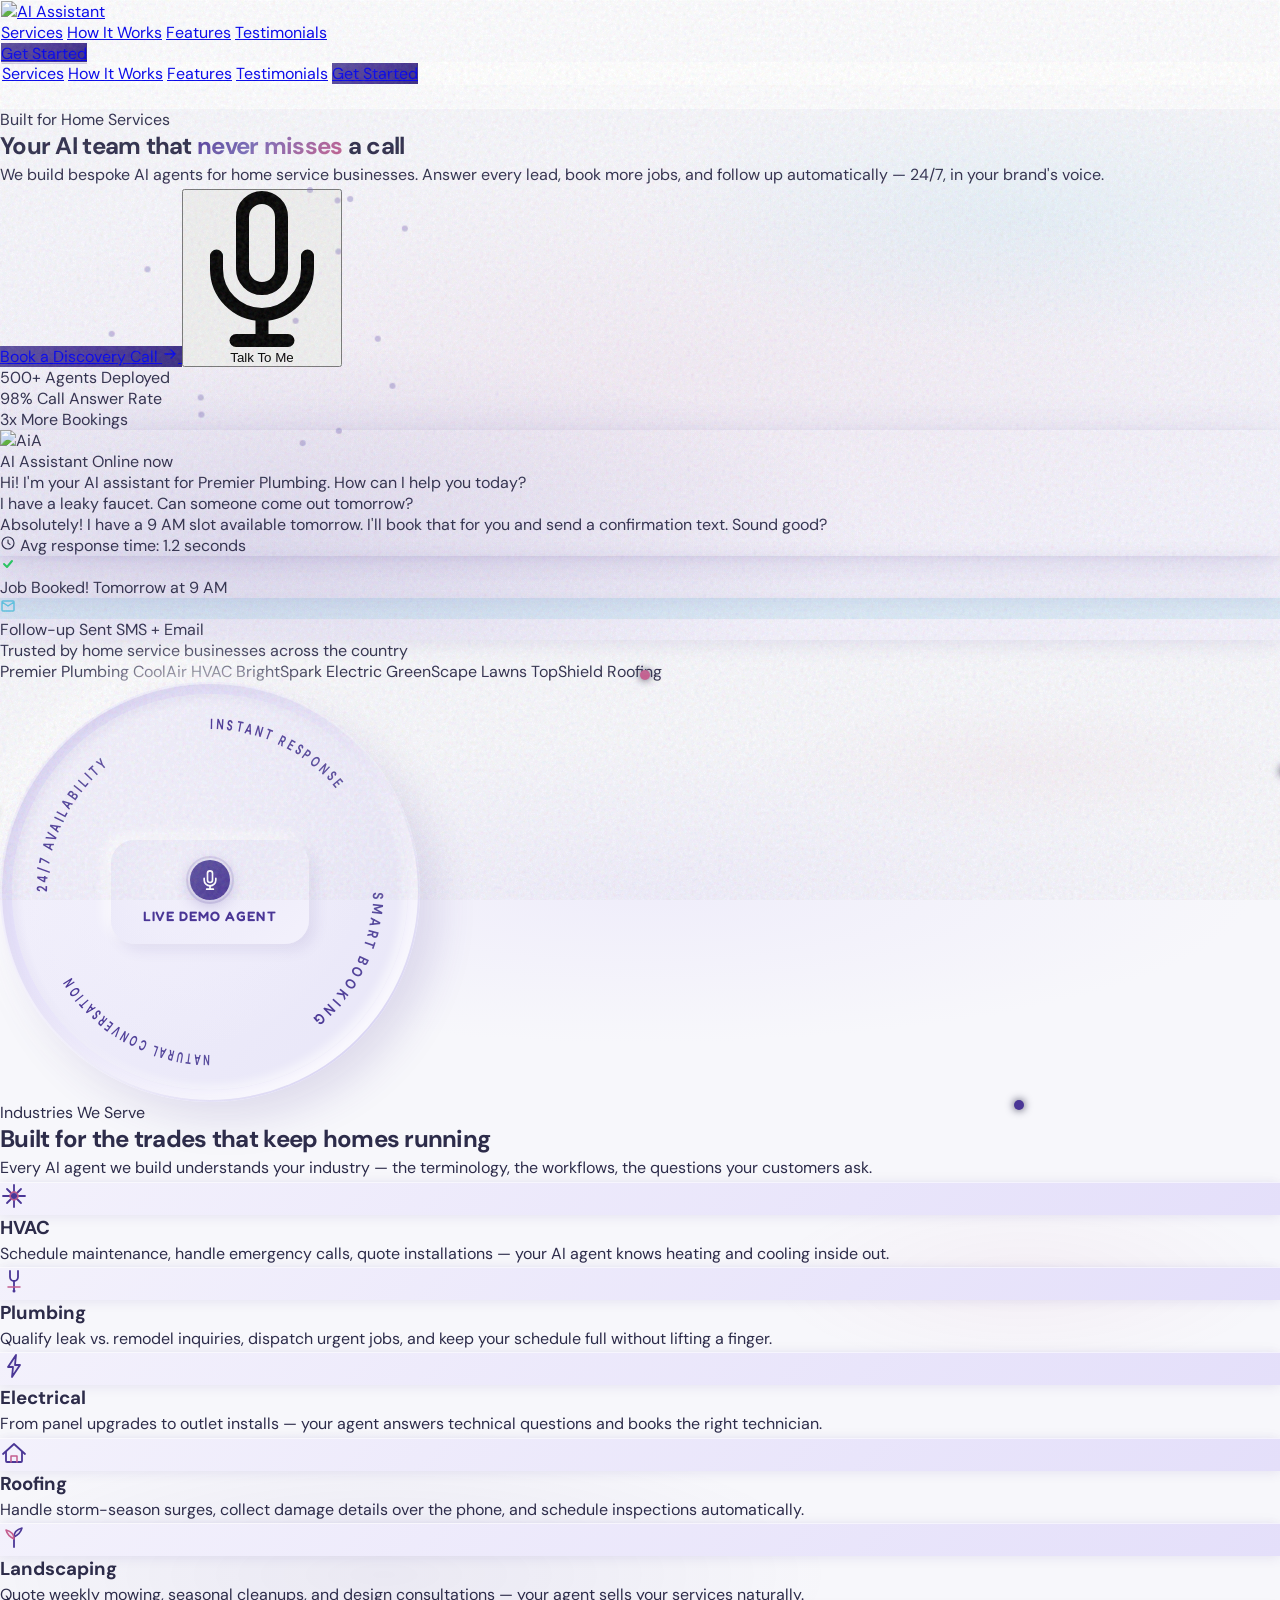
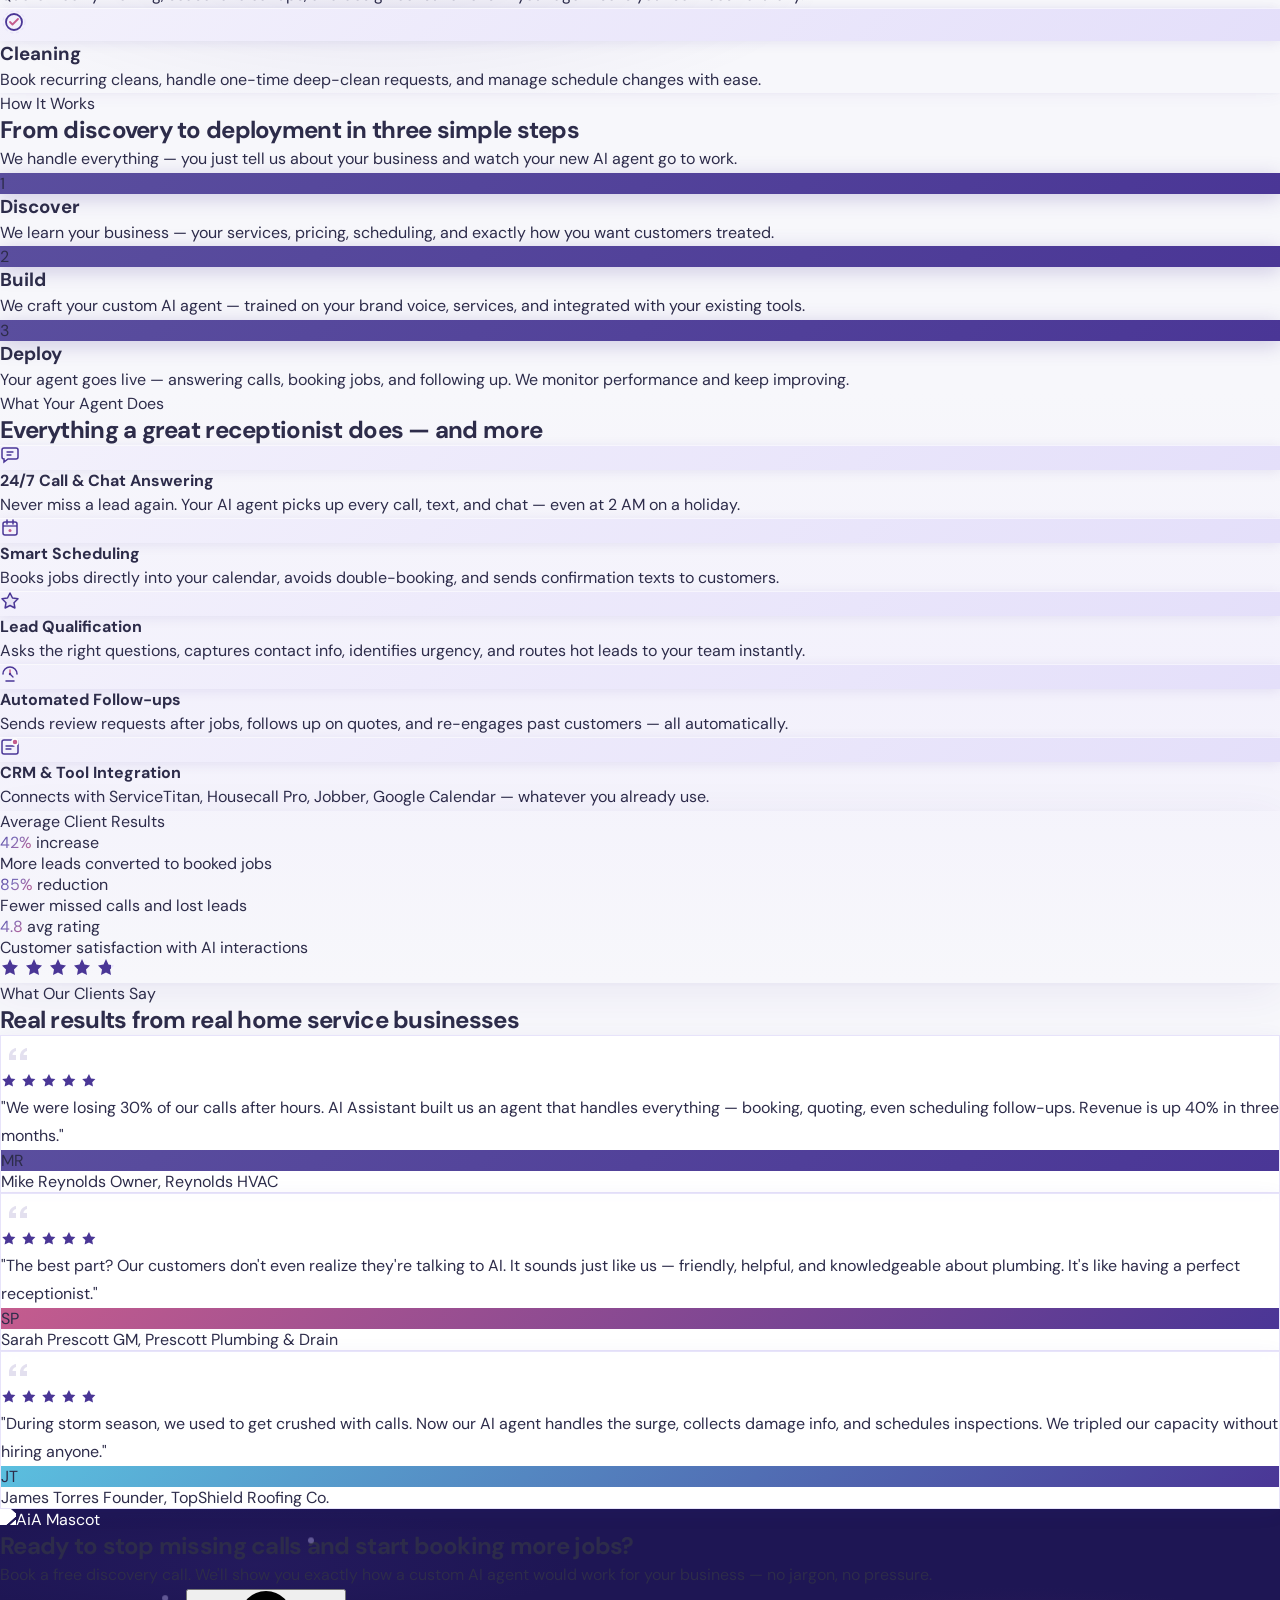
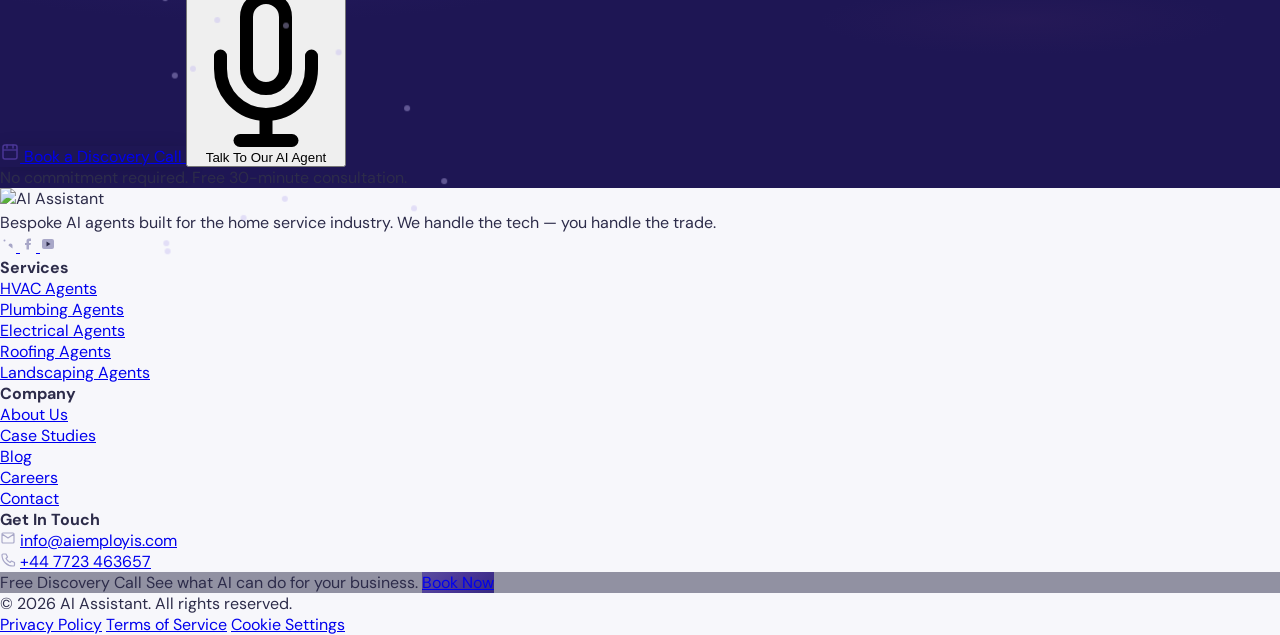
==== commit 53fab960: "Update contact info, booking links, CDN assets, and add GHL setup guide - Replace placeholder email/" ====
--- a/index.html
+++ b/index.html
@@ -584,7 +584,7 @@
             <div class="flex items-center justify-between h-18 py-3">
                 <!-- Logo -->
                 <a href="#" class="flex items-center gap-2 shrink-0">
-                    <img src="brand_assets/AI Assistant Gradient Logo.png" alt="AI Assistant" class="h-10 w-auto">
+                    <img src="https://assets.cdn.filesafe.space/zeTcTV86U5BNtYPQN2UP/media/69c05613aae40716b97cb15c.png" alt="AI Assistant" class="h-10 w-auto">
                 </a>
 
                 <!-- Desktop nav links -->
@@ -650,7 +650,7 @@
                     </p>
 
                     <div class="flex flex-wrap gap-4 animate-entrance animate-delay-4">
-                        <a href="#cta" class="btn-primary text-white font-display font-semibold px-8 py-3.5 rounded-xl text-base inline-flex items-center gap-2">
+                        <a href="https://api.leadconnectorhq.com/widget/bookings/aidiscoverycall3-8038fb3d-28dd-4f49-9e6e-75eaeac30a20-102d84a2-bee1-44d1-87b0-9a2a7498abcb" target="_blank" rel="noopener noreferrer" class="btn-primary text-white font-display font-semibold px-8 py-3.5 rounded-xl text-base inline-flex items-center gap-2">
                             Book a Discovery Call
                             <svg width="16" height="16" viewBox="0 0 16 16" fill="none" class="ml-1"><path d="M3 8h10M9 4l4 4-4 4" stroke="currentColor" stroke-width="1.5" stroke-linecap="round" stroke-linejoin="round"/></svg>
                         </a>
@@ -699,7 +699,7 @@
                             <!-- Chat header -->
                             <div class="flex items-center gap-3 pb-4 border-b border-violet-50 mb-4">
                                 <div class="w-10 h-10 rounded-full bg-violet-100 flex items-center justify-center overflow-hidden">
-                                    <img src="brand_assets/Icon AiA.png" alt="AiA" class="w-8 h-8 object-contain">
+                                    <img src="https://assets.cdn.filesafe.space/zeTcTV86U5BNtYPQN2UP/media/69c05648ad14005d50f2d02c.png" alt="AiA" class="w-8 h-8 object-contain">
                                 </div>
                                 <div>
                                     <span class="font-display font-semibold text-sm text-cool-700">AI Assistant</span>
@@ -1199,7 +1199,7 @@
         <div class="max-w-7xl mx-auto px-6 lg:px-8 relative z-10">
             <div class="max-w-3xl mx-auto text-center reveal">
                 <div class="inline-flex items-center justify-center mb-8">
-                    <img src="brand_assets/Icon AiA.png" alt="AiA Mascot" class="w-20 h-20 animate-float" style="filter: brightness(0) invert(1);">
+                    <img src="https://assets.cdn.filesafe.space/zeTcTV86U5BNtYPQN2UP/media/69c05648ad14005d50f2d02c.png" alt="AiA Mascot" class="w-20 h-20 animate-float" style="filter: brightness(0) invert(1);">
                 </div>
 
                 <h2 class="font-display font-bold text-3xl md:text-5xl text-white mb-6" style="letter-spacing: -0.03em;">
@@ -1210,7 +1210,7 @@
                 </p>
 
                 <div class="flex flex-wrap justify-center gap-4">
-                    <a href="#" class="inline-flex items-center gap-2 px-8 py-4 rounded-xl font-display font-semibold text-base text-cool-900 bg-white btn-secondary" style="box-shadow: 0 4px 20px rgba(0,0,0,0.15);">
+                    <a href="https://api.leadconnectorhq.com/widget/bookings/aidiscoverycall3-8038fb3d-28dd-4f49-9e6e-75eaeac30a20-102d84a2-bee1-44d1-87b0-9a2a7498abcb" target="_blank" rel="noopener noreferrer" class="inline-flex items-center gap-2 px-8 py-4 rounded-xl font-display font-semibold text-base text-cool-900 bg-white btn-secondary" style="box-shadow: 0 4px 20px rgba(0,0,0,0.15);">
                         <svg width="20" height="20" viewBox="0 0 20 20" fill="none"><path d="M3 5a2 2 0 012-2h10a2 2 0 012 2v10a2 2 0 01-2 2H5a2 2 0 01-2-2V5z" stroke="#4A3696" stroke-width="1.5"/><path d="M3 8h14" stroke="#4A3696" stroke-width="1.3"/><path d="M7 3v3M13 3v3" stroke="#4A3696" stroke-width="1.5" stroke-linecap="round"/></svg>
                         Book a Discovery Call
                     </a>
@@ -1242,7 +1242,7 @@
             <div class="grid md:grid-cols-4 gap-12 mb-12">
                 <!-- Brand column -->
                 <div class="md:col-span-1">
-                    <img src="brand_assets/AI Assistant Gradient Logo.png" alt="AI Assistant" class="h-10 w-auto mb-4 brightness-110">
+                    <img src="https://assets.cdn.filesafe.space/zeTcTV86U5BNtYPQN2UP/media/69c05613aae40716b97cb15c.png" alt="AI Assistant" class="h-10 w-auto mb-4 brightness-110">
                     <p class="font-body text-cool-300 text-sm mb-6" style="line-height: 1.7;">Bespoke AI agents built for the home service industry. We handle the tech — you handle the trade.</p>
                     <div class="flex gap-3">
                         <a href="#" class="w-9 h-9 rounded-lg bg-cool-700 flex items-center justify-center ghost-link" aria-label="LinkedIn">
@@ -1287,11 +1287,11 @@
                     <ul class="space-y-3">
                         <li class="flex items-center gap-2">
                             <svg width="16" height="16" viewBox="0 0 16 16" fill="none"><path d="M2 4l6 4 6-4M2 4v8a1 1 0 001 1h10a1 1 0 001-1V4M2 4a1 1 0 011-1h10a1 1 0 011 1" stroke="#A8A7C8" stroke-width="1.2" stroke-linecap="round" stroke-linejoin="round"/></svg>
-                            <a href="mailto:hello@aiassistant.com" class="ghost-link font-body text-sm text-cool-300">hello@aiassistant.com</a>
+                            <a href="mailto:info@aiemployis.com" class="ghost-link font-body text-sm text-cool-300">info@aiemployis.com</a>
                         </li>
                         <li class="flex items-center gap-2">
                             <svg width="16" height="16" viewBox="0 0 16 16" fill="none"><path d="M3 3h3l1.5 3L6 7.5c.8 1.6 2.4 3.2 4 4L11.5 10l3 1.5V14a1 1 0 01-1 1A11 11 0 012 4a1 1 0 011-1z" stroke="#A8A7C8" stroke-width="1.2" stroke-linecap="round" stroke-linejoin="round"/></svg>
-                            <a href="tel:+18005551234" class="ghost-link font-body text-sm text-cool-300">(800) 555-1234</a>
+                            <a href="tel:+447723463657" class="ghost-link font-body text-sm text-cool-300">+44 7723 463657</a>
                         </li>
                     </ul>
                     <div class="mt-6 p-4 rounded-xl border border-cool-700/50" style="background: rgba(45,44,74,0.5);">
